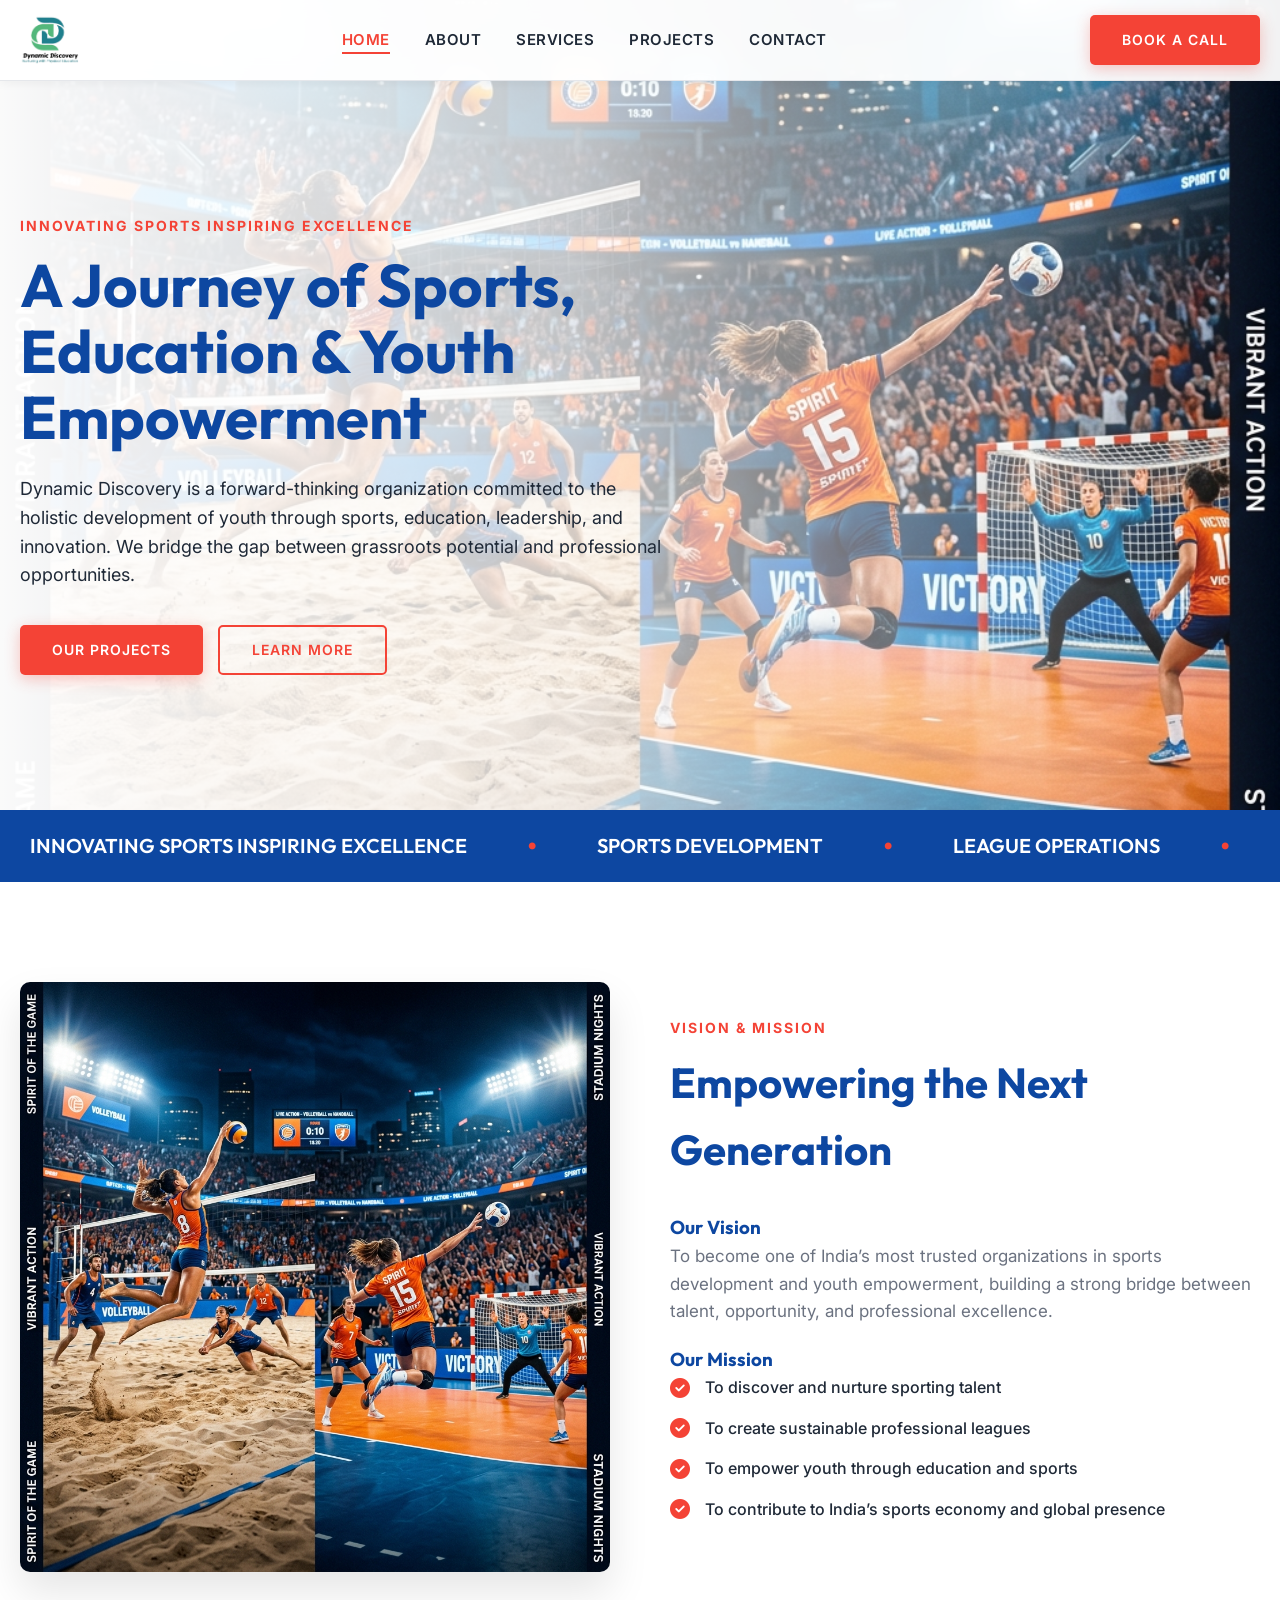
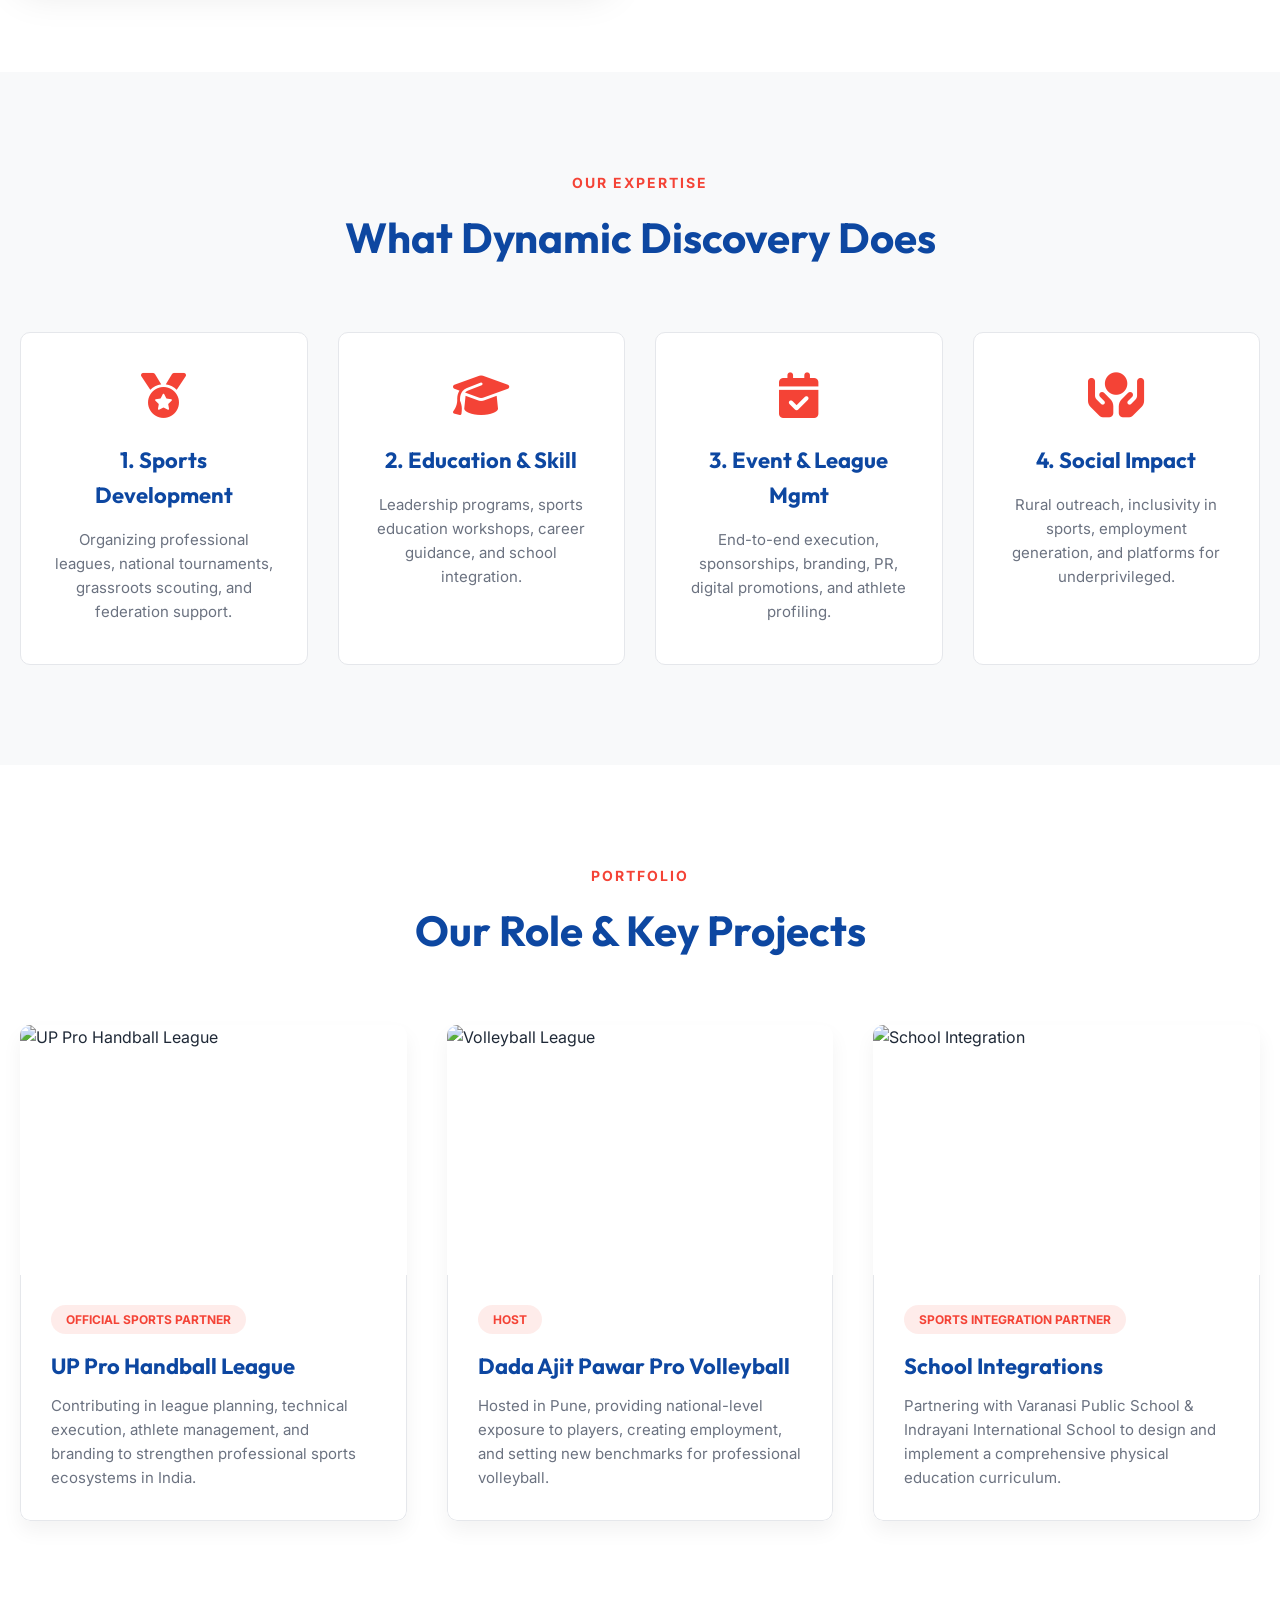
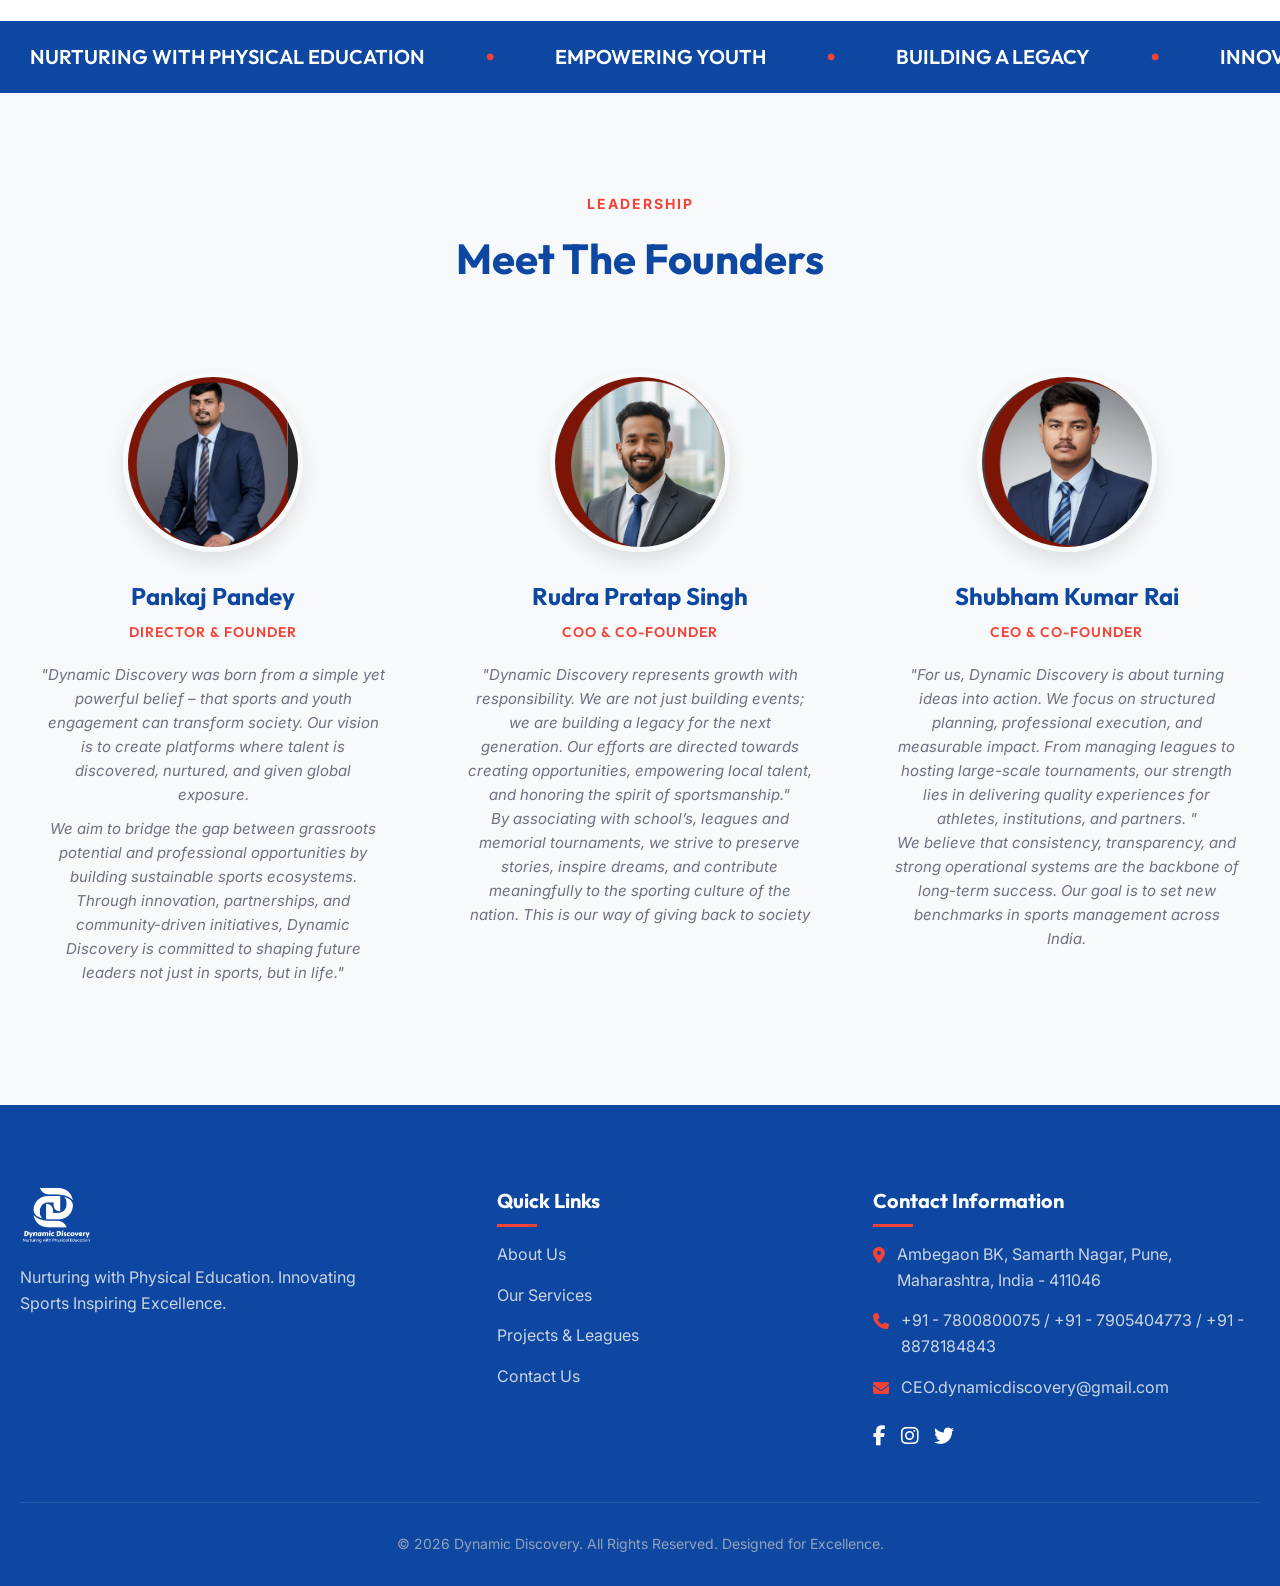
==== index.html @ e7378506 "update" ====
<!DOCTYPE html>
<html lang="en">
<head>
<meta charset="UTF-8">
<meta name="viewport" content="width=device-width, initial-scale=1.0">
<title>Dynamic Discovery | Nurturing with Physical Education</title>
<link rel="stylesheet" href="https://cdnjs.cloudflare.com/ajax/libs/font-awesome/6.5.1/css/all.min.css">
<link rel="stylesheet" href="assets/css/style.css">
<link rel="stylesheet" href="assets/css/responsive.css">
</head>
<body>

<header class="main-header">
    <div class="container">
        <div class="logo">
            <a href="index.html">
                <img src="assets/images/dynamiclogo.png.png" alt="Dynamic Discovery Logo">
            </a>
        </div>
        <div class="mobile-toggle"><i class="fa-solid fa-bars"></i></div>
        <nav class="navbar">
            <ul>
                <li><a href="index.html" class="active">Home</a></li>
                <li><a href="about.html">About</a></li>
                <li><a href="services.html">Services</a></li>
                <li><a href="projects.html">Projects</a></li>
                <li><a href="contact.html">Contact</a></li>
            </ul>
        </nav>
        <div class="header-action">
            <a href="contact.html" class="primary-btn">Book a Call</a>
        </div>
    </div>
</header>

<section class="hero-section">
    <div class="hero-overlay"></div>
    <div class="container">
        <div class="hero-content">
            <span class="subtitle">Innovating Sports Inspiring Excellence</span>
            <h1>A Journey of Sports, Education & Youth Empowerment</h1>
            <p>Dynamic Discovery is a forward-thinking organization committed to the holistic development of youth through sports, education, leadership, and innovation. We bridge the gap between grassroots potential and professional opportunities.</p>
            <div class="hero-buttons">
                <a href="projects.html" class="primary-btn">Our Projects</a>
                <a href="about.html" class="secondary-btn">Learn More</a>
            </div>
        </div>
    </div>
</section>

<div class="marquee-container">
    <div class="marquee-content">
        <span>Innovating Sports Inspiring Excellence</span>
        <span>Sports Development</span>
        <span>League Operations</span>
        <span>School Integration</span>
        <span>Physical Education</span>
        <span>Innovating Sports Inspiring Excellence</span>
        <span>Sports Development</span>
        <span>League Operations</span>
        <span>School Integration</span>
        <span>Physical Education</span>
    </div>
</div>

<section id="about" class="dual-section">
    <div class="container">
        <div class="grid-2">
            <div class="dual-image">
                <img src="assets/images/sports_banner.png" alt="Sports Vision">
            </div>
            <div class="dual-content">
                <div class="section-title left">
                    <span>Vision & Mission</span>
                    <h2>Empowering the Next Generation</h2>
                </div>
                <h3>Our Vision</h3>
                <p>To become one of India’s most trusted organizations in sports development and youth empowerment, building a strong bridge between talent, opportunity, and professional excellence.</p>
                <h3 style="margin-top: 20px;">Our Mission</h3>
                <ul class="list-check">
                    <li><i class="fa-solid fa-circle-check"></i> To discover and nurture sporting talent</li>
                    <li><i class="fa-solid fa-circle-check"></i> To create sustainable professional leagues</li>
                    <li><i class="fa-solid fa-circle-check"></i> To empower youth through education and sports</li>
                    <li><i class="fa-solid fa-circle-check"></i> To contribute to India’s sports economy and global presence</li>
                </ul>
            </div>
        </div>
    </div>
</section>

<section class="dual-section bg-gray" id="expertise">
    <div class="container">
        <div class="section-title">
            <span>Our Expertise</span>
            <h2>What Dynamic Discovery Does</h2>
        </div>
        <div class="grid-4">
            <div class="service-card">
                <i class="fa-solid fa-medal"></i>
                <h3>1. Sports Development</h3>
                <p>Organizing professional leagues, national tournaments, grassroots scouting, and federation support.</p>
            </div>
            <div class="service-card">
                <i class="fa-solid fa-graduation-cap"></i>
                <h3>2. Education & Skill</h3>
                <p>Leadership programs, sports education workshops, career guidance, and school integration.</p>
            </div>
            <div class="service-card">
                <i class="fa-solid fa-calendar-check"></i>
                <h3>3. Event & League Mgmt</h3>
                <p>End-to-end execution, sponsorships, branding, PR, digital promotions, and athlete profiling.</p>
            </div>
            <div class="service-card">
                <i class="fa-solid fa-hands-holding-circle"></i>
                <h3>4. Social Impact</h3>
                <p>Rural outreach, inclusivity in sports, employment generation, and platforms for underprivileged.</p>
            </div>
        </div>
    </div>
</section>

<section id="projects" class="dual-section">
    <div class="container">
        <div class="section-title">
            <span>Portfolio</span>
            <h2>Our Role & Key Projects</h2>
        </div>
        <div class="grid-3">
            <div class="event-card">
                <img src="https://images.unsplash.com/photo-1547347298-4074fc3086f0?q=80&w=800" alt="UP Pro Handball League" class="event-img">
                <div class="event-content">
                    <span class="tag-badge">Official Sports Partner</span>
                    <h3>UP Pro Handball League</h3>
                    <p>Contributing in league planning, technical execution, athlete management, and branding to strengthen professional sports ecosystems in India.</p>
                </div>
            </div>
            <div class="event-card">
                <img src="https://images.unsplash.com/photo-1612872087720-bb876e2e67d1?q=80&w=800" alt="Volleyball League" class="event-img">
                <div class="event-content">
                    <span class="tag-badge">Host</span>
                    <h3>Dada Ajit Pawar Pro Volleyball</h3>
                    <p>Hosted in Pune, providing national-level exposure to players, creating employment, and setting new benchmarks for professional volleyball.</p>
                </div>
            </div>
            <div class="event-card">
                <img src="https://images.unsplash.com/photo-1517649763962-0c623066013b?q=80&w=800" alt="School Integration" class="event-img">
                <div class="event-content">
                    <span class="tag-badge">Sports Integration Partner</span>
                    <h3>School Integrations</h3>
                    <p>Partnering with Varanasi Public School & Indrayani International School to design and implement a comprehensive physical education curriculum.</p>
                </div>
            </div>
        </div>
    </div>
</section>

<div class="marquee-container">
    <div class="marquee-content">
        <span>Nurturing with Physical Education</span>
        <span>Empowering Youth</span>
        <span>Building a Legacy</span>
        <span>Innovating Sports</span>
        <span>Nurturing with Physical Education</span>
        <span>Empowering Youth</span>
        <span>Building a Legacy</span>
        <span>Innovating Sports</span>
    </div>
</div>

<section class="dual-section bg-gray">
    <div class="container">
        <div class="section-title">
            <span>Leadership</span>
            <h2>Meet The Founders</h2>
        </div>
        <div class="grid-3">
            <div class="founder-card">
                <img src="./assets/images/pankajpandey.jpg" alt="Pankaj Pandey">
                <h3>Pankaj Pandey</h3>
                <h4>Director & Founder</h4>
                <p>"Dynamic Discovery was born from a simple yet powerful belief – that sports and youth engagement can transform society. Our vision is to create platforms where talent is discovered, nurtured, and given global exposure.</p>
                <p style="margin-top: 10px;">We aim to bridge the gap between grassroots potential and professional opportunities by building sustainable sports ecosystems. Through innovation, partnerships, and community-driven initiatives, Dynamic Discovery is committed to shaping future leaders not just in sports, but in life."</p>
            </div>
            <div class="founder-card">
                <img src="./assets/images/rudrapratapsingh.jpg" alt="Rudra Pratap Singh">
                <h3>Rudra Pratap Singh</h3>
                <h4>COO & Co-Founder</h4>
                <p>"Dynamic Discovery represents growth with responsibility. We are not just building events; we are building a legacy for the next generation. Our efforts are directed towards creating opportunities, empowering local talent, and honoring the spirit of sportsmanship."</p>
                <p>By associating with school’s, leagues and memorial tournaments, we strive to preserve stories, inspire dreams, and contribute meaningfully to the sporting culture of the nation. This is our way of giving back to society</p>
            </div>
            <div class="founder-card">
                <img src="./assets/images/shubhamkumarrai.jpg" alt="Shubham Kumar Rai">
                <h3>Shubham Kumar Rai</h3>
                <h4>CEO & Co-Founder</h4>
                <p>"For us, Dynamic Discovery is about turning ideas into action. We focus on structured planning, professional execution, and measurable impact. From managing leagues to hosting large-scale tournaments, our strength lies in delivering quality experiences for athletes, institutions, and partners. "</p>
                <p>We believe that consistency, transparency, and strong operational systems are the backbone of long-term success. Our goal is to set new benchmarks in sports management across India.</p>
            </div>
        </div>
    </div>
</section>

<footer class="main-footer">
    <div class="container">
        <div class="grid-3">
            <div class="footer-box">
                <img src="assets/images/dynamiclogo.png.png" alt="Dynamic Discovery" style="height: 60px; filter: brightness(0) invert(1); margin-bottom: 20px;">
                <p>Nurturing with Physical Education. Innovating Sports Inspiring Excellence.</p>
            </div>
            
            <div class="footer-box" style="padding-left: 50px;">
                <h3>Quick Links</h3>
                <ul>
                    <li><a href="about.html">About Us</a></li>
                    <li><a href="services.html">Our Services</a></li>
                    <li><a href="projects.html">Projects & Leagues</a></li>
                    <li><a href="contact.html">Contact Us</a></li>
                </ul>
            </div>
            
            <div class="footer-box">
                <h3>Contact Information</h3>
                <p><i class="fa-solid fa-location-dot"></i> Ambegaon BK, Samarth Nagar, Pune, Maharashtra, India - 411046</p>
                <p><i class="fa-solid fa-phone"></i> +91 - 7800800075 / +91 - 7905404773 / +91 - 8878184843</p>
                <p><i class="fa-solid fa-envelope"></i> CEO.dynamicdiscovery@gmail.com</p>
                
                <div style="display: flex; gap: 15px; margin-top: 20px;">
                    <a href="#" style="color: #fff; font-size: 20px;"><i class="fa-brands fa-facebook-f"></i></a>
                    <a href="#" style="color: #fff; font-size: 20px;"><i class="fa-brands fa-instagram"></i></a>
                    <a href="#" style="color: #fff; font-size: 20px;"><i class="fa-brands fa-twitter"></i></a>
                </div>
            </div>
        </div>
        <div class="footer-bottom">
            <p>&copy; 2026 Dynamic Discovery. All Rights Reserved. Designed for Excellence.</p>
        </div>
    </div>
</footer>

<script src="assets/js/main.js"></script>
</body>
</html>
---- assets/css/style.css ----
@import url('https://fonts.googleapis.com/css2?family=Outfit:wght@300;400;500;600;700;800&family=Inter:wght@300;400;500;600&display=swap');

:root {
    --primary: #f44336; /* Energetic red/orange */
    --secondary: #0d47a1; /* Deep navy */
    --bg-light: #ffffff;
    --bg-gray: #f8f9fa;
    --text-dark: #1f2937;
    --text-muted: #6b7280;
    --border-color: #e5e7eb;
}

* {
    margin: 0;
    padding: 0;
    box-sizing: border-box;
}

body {
    font-family: 'Inter', sans-serif;
    background: var(--bg-light);
    color: var(--text-dark);
    overflow-x: hidden;
    line-height: 1.6;
}

h1, h2, h3, h4, h5, h6 {
    font-family: 'Outfit', sans-serif;
    font-weight: 700;
    color: var(--secondary);
}

a {
    text-decoration: none;
    color: inherit;
    transition: 0.3s;
}

ul {
    list-style: none;
}

img {
    max-width: 100%;
    display: block;
}

.container {
    width: 100%;
    max-width: 1300px;
    margin: auto;
    padding: 0 20px;
}

.section-padding {
    padding: 30px 0;
}

/* Header */
.main-header {
    position: fixed;
    top: 0;
    left: 0;
    width: 100%;
    z-index: 1000;
    padding: 15px 0;
    background: rgba(255, 255, 255, 0.95);
    backdrop-filter: blur(10px);
    border-bottom: 1px solid var(--border-color);
    box-shadow: 0 2px 10px rgba(0,0,0,0.05);
    transition: all 0.3s ease;
}

.main-header .container {
    display: flex;
    justify-content: space-between;
    align-items: center;
}

.logo img {
    height: 50px;
    width: auto;
    max-width: 250px;
    object-fit: contain;
}

.mobile-toggle {
    display: none;
}

.navbar ul {
    display: flex;
    gap: 35px;
}

.navbar ul li a {
    font-size: 15px;
    font-weight: 600;
    text-transform: uppercase;
    letter-spacing: 0.5px;
    color: var(--text-dark);
    position: relative;
    padding-bottom: 5px;
}

.navbar ul li a::after {
    content: '';
    position: absolute;
    bottom: 0;
    left: 0;
    width: 0%;
    height: 2px;
    background: var(--primary);
    transition: 0.3s;
}

.navbar ul li a:hover::after, .navbar ul li a.active::after {
    width: 100%;
}
.navbar ul li a:hover, .navbar ul li a.active {
    color: var(--primary);
}

/* Buttons */
.primary-btn {
    background: var(--primary);
    color: #fff;
    padding: 14px 32px;
    border-radius: 5px;
    display: inline-block;
    font-weight: 600;
    text-transform: uppercase;
    letter-spacing: 1px;
    font-size: 14px;
    box-shadow: 0 4px 15px rgba(244, 67, 54, 0.3);
}
.primary-btn:hover {
    background: #d32f2f;
    transform: translateY(-2px);
    color: #fff;
}

.secondary-btn {
    background: transparent;
    border: 2px solid var(--primary);
    color: var(--primary);
    padding: 12px 32px;
    border-radius: 5px;
    display: inline-block;
    font-weight: 600;
    text-transform: uppercase;
    letter-spacing: 1px;
    font-size: 14px;
}
.secondary-btn:hover {
    background: var(--primary);
    color: #fff;
}

/* Hero Section */
.hero-section {
    min-height: 90vh;
    display: flex;
    align-items: center;
    position: relative;
    padding-top: 80px;
    background: url('../images/sports_banner.png') center/cover no-repeat;
}
.hero-overlay {
    position: absolute;
    top: 0; left: 0; width: 100%; height: 100%;
    background: linear-gradient(to right, rgba(255,255,255,0.98) 0%, rgba(255,255,255,0.75) 45%, transparent 100%);
}

.hero-content {
    position: relative;
    z-index: 1;
    max-width: 650px;
    animation: fadeInUp 1s ease;
}

.hero-content .subtitle {
    color: var(--primary);
    font-size: 14px;
    letter-spacing: 2px;
    text-transform: uppercase;
    font-weight: 700;
    margin-bottom: 15px;
    display: block;
}

.hero-content h1 {
    font-size: 65px;
    line-height: 1.1;
    margin-bottom: 25px;
    color: var(--secondary);
}

.hero-content p {
    font-size: 18px;
    color: var(--text-dark);
    margin-bottom: 35px;
    font-weight: 400;
}

.hero-buttons {
    display: flex;
    gap: 15px;
}

/* Marquee Section */
.marquee-container {
    background: var(--secondary);
    color: #fff;
    padding: 20px 0;
    overflow: hidden;
    display: flex;
    white-space: nowrap;
    position: relative;
}
.marquee-content {
    display: flex;
    animation: marqueeScroll 20s linear infinite;
    align-items: center;
}
.marquee-content span {
    font-size: 20px;
    font-family: 'Outfit', sans-serif;
    font-weight: 600;
    text-transform: uppercase;
    margin: 0 30px;
    display: flex;
    align-items: center;
}
.marquee-content span::after {
    content: '•';
    color: var(--primary);
    margin-left: 60px;
    font-size: 30px;
    line-height: 0;
}
@keyframes marqueeScroll {
    0% { transform: translateX(0); }
    100% { transform: translateX(-50%); }
}

/* Section Titles */
.section-title {
    text-align: center;
    margin-bottom: 60px;
}
.section-title.left {
    text-align: left;
    margin-bottom: 30px;
}
.section-title span {
    color: var(--primary);
    font-size: 14px;
    text-transform: uppercase;
    letter-spacing: 2px;
    font-weight: 700;
    display: block;
    margin-bottom: 10px;
}
.section-title h2 {
    font-size: 42px;
    color: var(--secondary);
}

/* Grids */
.grid-2 { display: grid; grid-template-columns: 1fr 1fr; gap: 60px; align-items: center; }
.grid-3 { display: grid; grid-template-columns: repeat(3, 1fr); gap: 40px; }
.grid-4 { display: grid; grid-template-columns: repeat(4, 1fr); gap: 30px; }

/* Dual Container Styling (Alternating) */
.dual-section {
    padding: 100px 0;
}
.dual-section.bg-gray {
    background: var(--bg-gray);
}
.dual-content p {
    color: var(--text-muted);
    font-size: 17px;
    margin-bottom: 20px;
}
.dual-image img {
    border-radius: 10px;
    box-shadow: 0 20px 40px rgba(0,0,0,0.1);
    transition: 0.4s;
}
.dual-image img:hover {
    transform: scale(1.02);
}
.list-check li {
    margin-bottom: 15px;
    font-size: 16px;
    display: flex;
    align-items: center;
    gap: 15px;
    color: var(--text-dark);
    font-weight: 500;
}
.list-check li i {
    color: var(--primary);
    font-size: 20px;
}

/* Cards (Events & Services) */
.service-card {
    background: #fff;
    padding: 40px 30px;
    border-radius: 10px;
    border: 1px solid var(--border-color);
    text-align: center;
    transition: 0.3s;
}
.service-card:hover {
    box-shadow: 0 15px 30px rgba(0,0,0,0.08);
    transform: translateY(-5px);
    border-color: transparent;
}
.service-card i {
    font-size: 45px;
    color: var(--primary);
    margin-bottom: 25px;
}
.service-card h3 {
    font-size: 22px;
    margin-bottom: 15px;
}
.service-card p {
    color: var(--text-muted);
    font-size: 15px;
}

/* Event / Project Cards */
.event-card {
    background: #fff;
    border-radius: 10px;
    overflow: hidden;
    box-shadow: 0 10px 20px rgba(0,0,0,0.05);
    transition: 0.3s;
    display: flex;
    flex-direction: column;
}
.event-card:hover {
    box-shadow: 0 15px 35px rgba(0,0,0,0.1);
    transform: translateY(-5px);
}
.event-img {
    height: 250px;
    width: 100%;
    object-fit: cover;
}
.event-content {
    padding: 30px;
    border: 1px solid var(--border-color);
    border-top: none;
    border-radius: 0 0 10px 10px;
    flex-grow: 1;
}
.tag-badge {
    display: inline-block;
    padding: 5px 15px;
    background: rgba(244, 67, 54, 0.1);
    color: var(--primary);
    border-radius: 50px;
    font-size: 12px;
    font-weight: 700;
    text-transform: uppercase;
    margin-bottom: 15px;
}
.event-content h3 {
    font-size: 22px;
    margin-bottom: 10px;
}
.event-content p {
    color: var(--text-muted);
    font-size: 15px;
}

/* Founders */
.founder-card {
    text-align: center;
    transition: 0.3s ease;
    padding: 20px;
    border-radius: 15px;
}
.founder-card:hover {
    background: #ffffff;
    box-shadow: 0 15px 35px rgba(0,0,0,0.05);
    transform: translateY(-5px);
}
.founder-card img {
    width: 180px;
    height: 180px;
    border-radius: 50%;
    object-fit: cover;
    margin: 0 auto 25px;
    border: 5px solid var(--bg-gray);
    box-shadow: 0 10px 20px rgba(0,0,0,0.1);
    transition: all 0.4s cubic-bezier(0.175, 0.885, 0.32, 1.275);
}
.founder-card:hover img {
    transform: scale(1.1);
    border-color: var(--primary);
    box-shadow: 0 15px 30px rgba(244, 67, 54, 0.2);
}
.founder-card h3 {
    font-size: 24px;
    margin-bottom: 5px;
}
.founder-card h4 {
    color: var(--primary);
    font-size: 14px;
    text-transform: uppercase;
    letter-spacing: 1px;
    margin-bottom: 20px;
    font-weight: 600;
}
.founder-card p {
    font-size: 15px;
    color: var(--text-muted);
    font-style: italic;
}

/* Footer */
.main-footer {
    background: var(--secondary);
    color: #fff;
    padding: 80px 0 30px;
}
.footer-box h3 {
    font-size: 20px;
    color: #fff;
    margin-bottom: 25px;
    position: relative;
    display: inline-block;
}
.footer-box h3::after {
    content: '';
    position: absolute;
    bottom: -10px;
    left: 0;
    width: 40px;
    height: 3px;
    background: var(--primary);
}
.footer-box p {
    color: #cbd5e1;
    margin-bottom: 15px;
    display: flex;
    align-items: flex-start;
    gap: 12px;
}
.footer-box p i {
    color: var(--primary);
    margin-top: 5px;
}
.footer-box ul li {
    margin-bottom: 15px;
}
.footer-box ul li a {
    color: #cbd5e1;
}
.footer-box ul li a:hover {
    color: var(--primary);
    padding-left: 5px;
}

/* Newsletter Input */
.newsletter-input {
    display: flex;
    margin-top: 20px;
}
.newsletter-input input {
    width: 100%;
    padding: 12px 15px;
    border: none;
    border-radius: 5px 0 0 5px;
    font-family: inherit;
    outline: none;
}
.newsletter-input button {
    background: var(--primary);
    color: #fff;
    border: none;
    padding: 0 20px;
    border-radius: 0 5px 5px 0;
    cursor: pointer;
    font-weight: 600;
    transition: 0.3s;
}
.newsletter-input button:hover {
    background: #d32f2f;
}

.footer-bottom {
    text-align: center;
    padding-top: 30px;
    margin-top: 50px;
    border-top: 1px solid rgba(255,255,255,0.1);
    color: #94a3b8;
    font-size: 14px;
}

/* Inner Banner */
.inner-banner {
    padding: 180px 0 0px;
    background: var(--bg-gray);
    text-align: center;
}
.inner-banner h1 {
    font-size: 55px;
    color: var(--secondary);
    margin-bottom: 15px;
}
.inner-banner p {
    color: var(--text-muted);
    font-size: 18px;
    max-width: 600px;
    margin: 0 auto;
}

/* Contact Page Enhancements */
.form-control {
    width: 100%;
    padding: 15px 20px;
    background: #fff;
    border: 1px solid var(--border-color);
    border-radius: 5px;
    color: var(--text-dark);
    font-family: inherit;
    font-size: 15px;
    transition: 0.3s;
}
.form-control:focus {
    outline: none;
    border-color: var(--primary);
    box-shadow: 0 0 0 3px rgba(244, 67, 54, 0.1);
}

@keyframes fadeInUp {
    from { opacity: 0; transform: translateY(30px); }
    to { opacity: 1; transform: translateY(0); }
}
---- assets/css/responsive.css ----
/* Large Desktops */
@media (min-width: 1920px) {
    .container {
        max-width: 1600px;
    }
    .hero-content h1 {
        font-size: 95px;
    }
}

/* Laptops & Small Desktops */
@media (max-width: 1366px) {
    .hero-content h1 {
        font-size: 60px;
    }
    .section-title h2,
    .about-content h2,
    .inner-banner h1 {
        font-size: 42px;
    }
}

/* Tablets (iPad Pro / iPad) */
@media (max-width: 1024px) {
    .grid-4, .grid-3 {
        grid-template-columns: repeat(2, 1fr);
    }
    .grid-2 {
        gap: 30px;
    }
    .hero-content h1 {
        font-size: 50px;
    }
    .dual-section {
        padding: 60px 0;
    }
    .footer-box {
        padding-left: 0 !important;
    }
    /* Let header stack if it runs out of space */
    .navbar ul {
        gap: 20px;
    }
}

/* Mobile & Small Tablets */
@media (max-width: 768px) {
    .grid-4, .grid-3, .grid-2 {
        grid-template-columns: 1fr;
    }
    .dual-image {
        order: -1;
        margin-bottom: 30px;
    }
    .main-header .container {
        flex-direction: row;
        justify-content: space-between;
        align-items: center;
        flex-wrap: wrap;
    }
    .mobile-toggle {
        display: block;
        font-size: 24px;
        cursor: pointer;
        color: var(--secondary);
        order: 3;
    }
    .header-action {
        display: block;
        order: 2;
        margin-left: auto;
        margin-right: 20px;
    }
    .header-action .primary-btn {
        padding: 8px 16px;
        font-size: 12px;
    }
    .navbar {
        display: none;
        width: 100%;
        background: #ffffff;
        box-shadow: 0 10px 15px rgba(0,0,0,0.05);
        padding: 20px 0;
        position: absolute;
        top: 100%;
        left: 0;
    }
    .navbar.show {
        display: block;
    }
    .navbar ul {
        flex-direction: column;
        align-items: center;
        gap: 20px;
    }
    .hero-content h1 {
        font-size: 42px;
    }
    .hero-buttons {
        flex-direction: column;
    }
    .section-padding, .dual-section {
        padding: 50px 0;
    }
    .footer-box {
        text-align: center;
        margin-bottom: 30px;
    }
    .footer-box ul li {
        text-align: center;
    }
    .footer-box p {
        justify-content: center;
    }
    .footer-box div[style*="display: flex"] {
        justify-content: center;
    }
}

/* Small Mobile */
@media (max-width: 480px) {
    .hero-content h1 {
        font-size: 32px;
    }
    .section-title h2,
    .about-content h2,
    .inner-banner h1 {
        font-size: 28px;
    }
    .hero-content p {
        font-size: 16px;
    }
    .primary-btn,
    .secondary-btn {
        width: 100%;
        text-align: center;
    }
}

/* Very Small Mobile */
@media (max-width: 364px) {
    .hero-content h1 {
        font-size: 26px;
    }
}
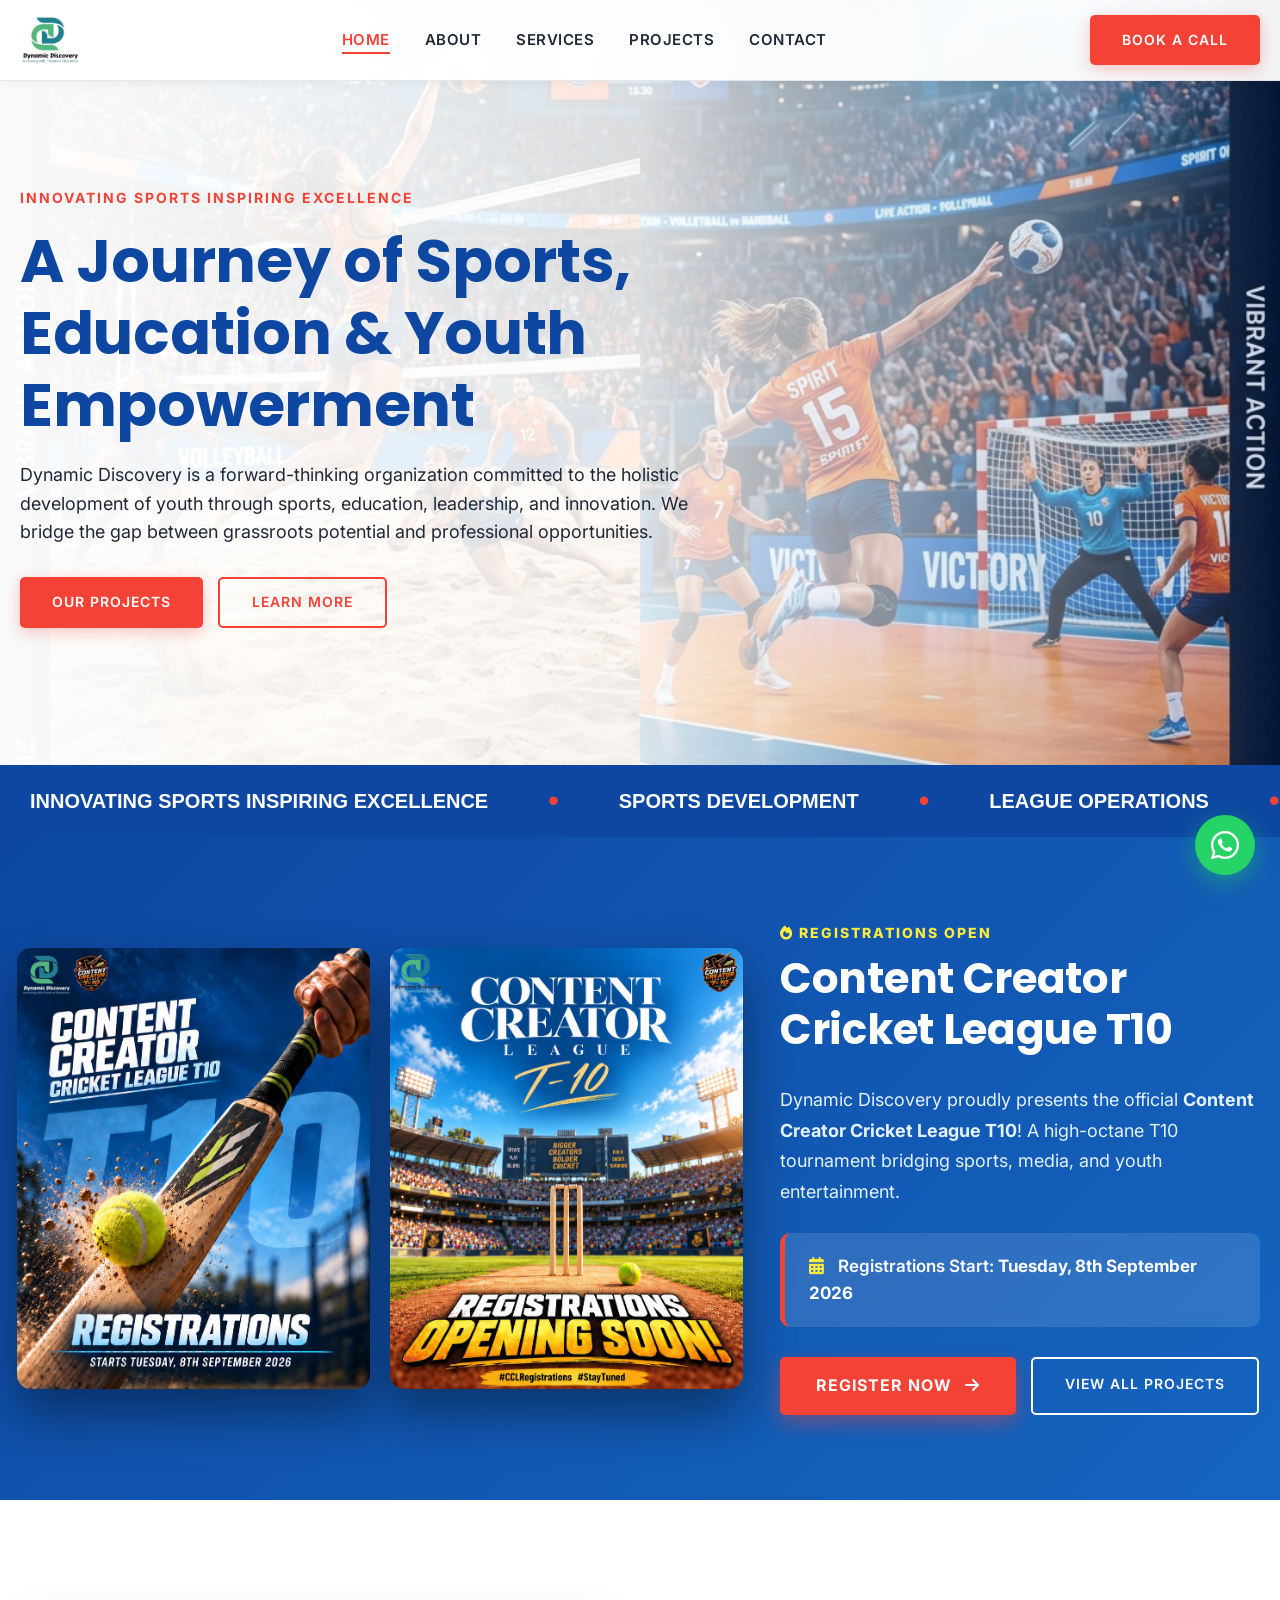
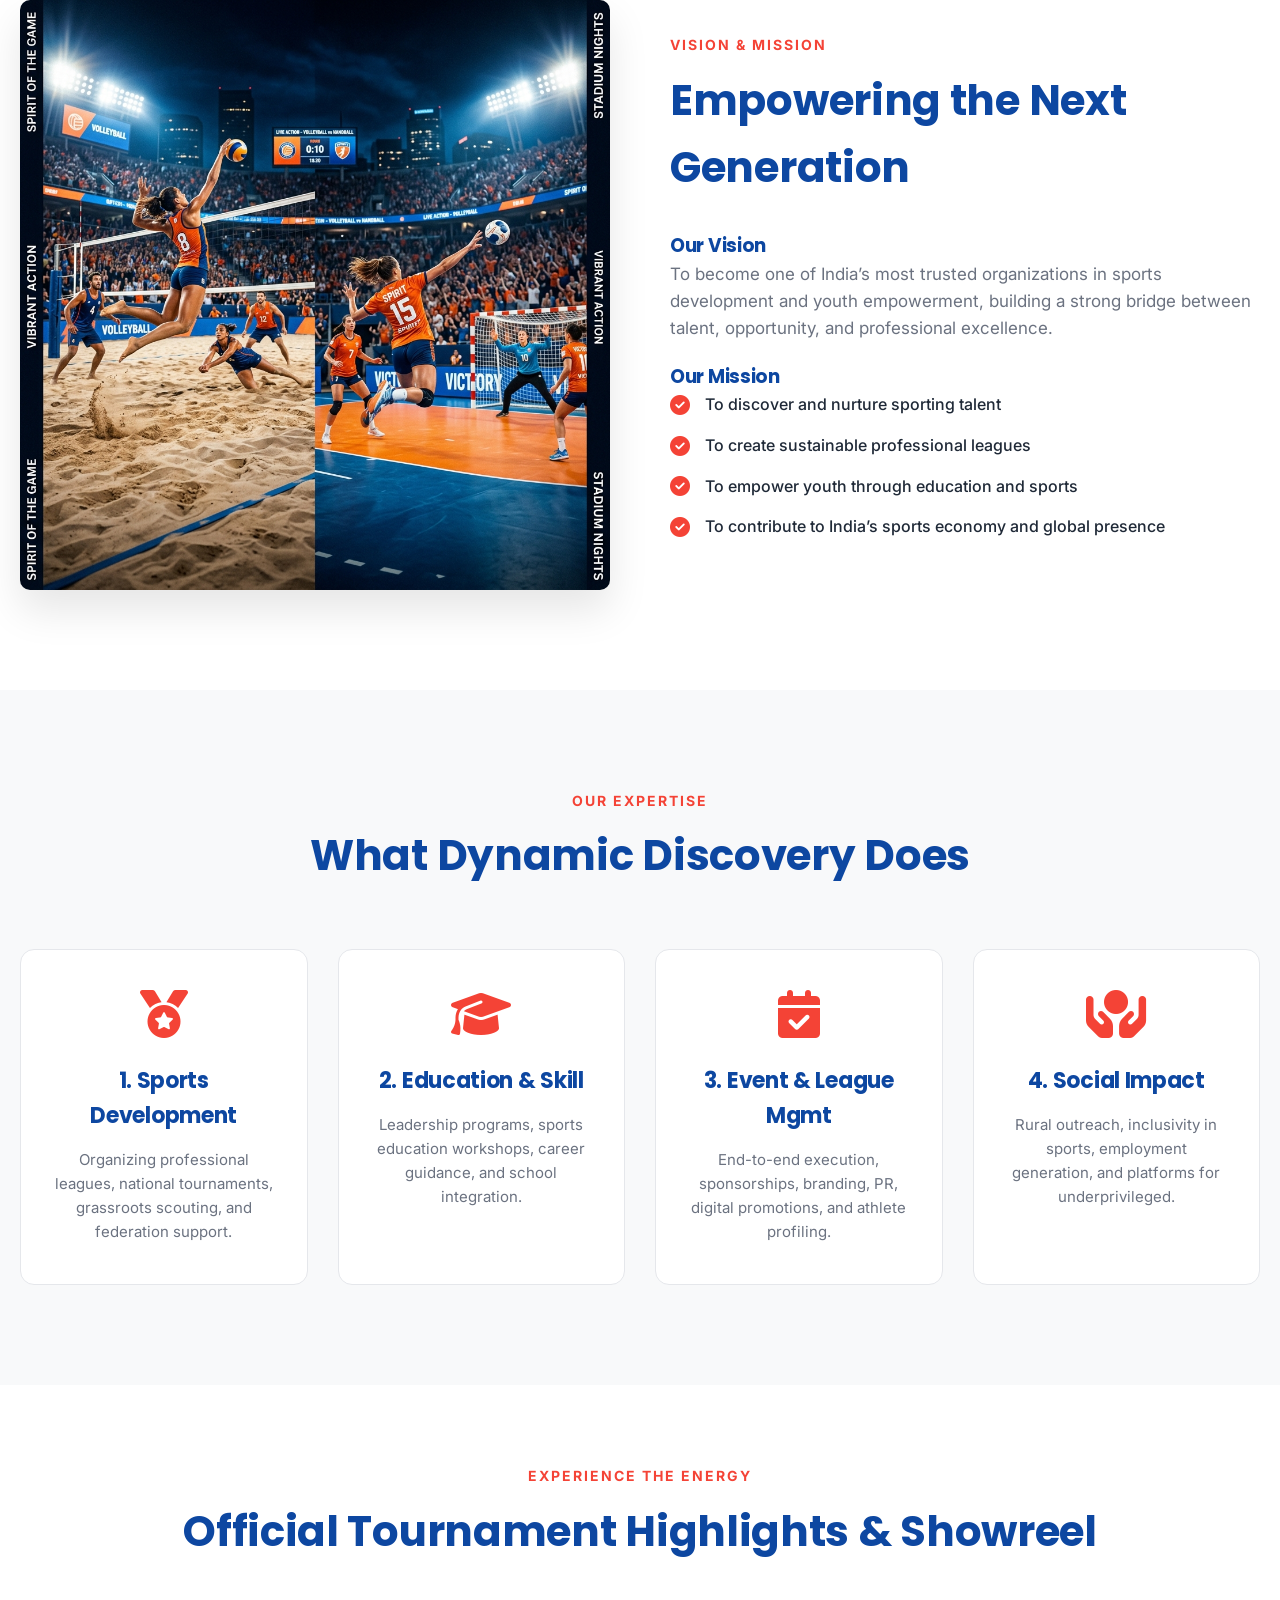
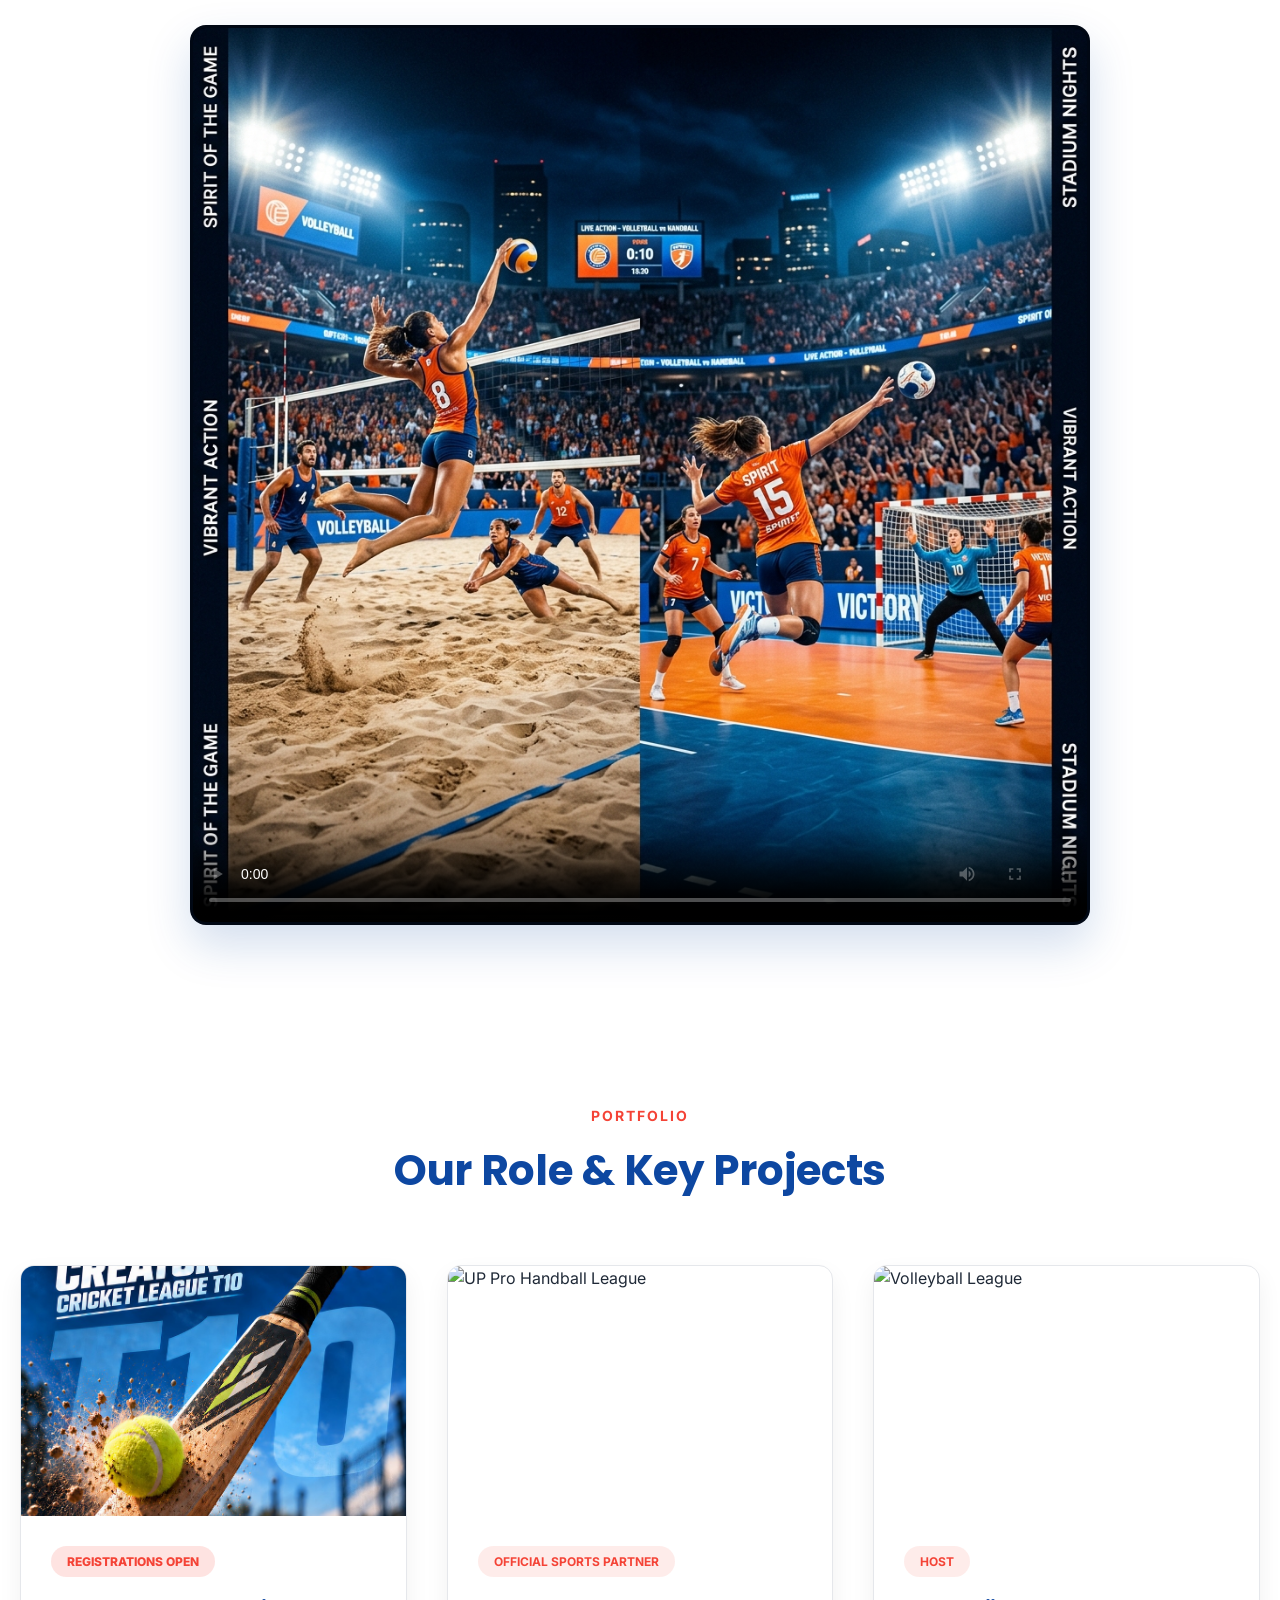
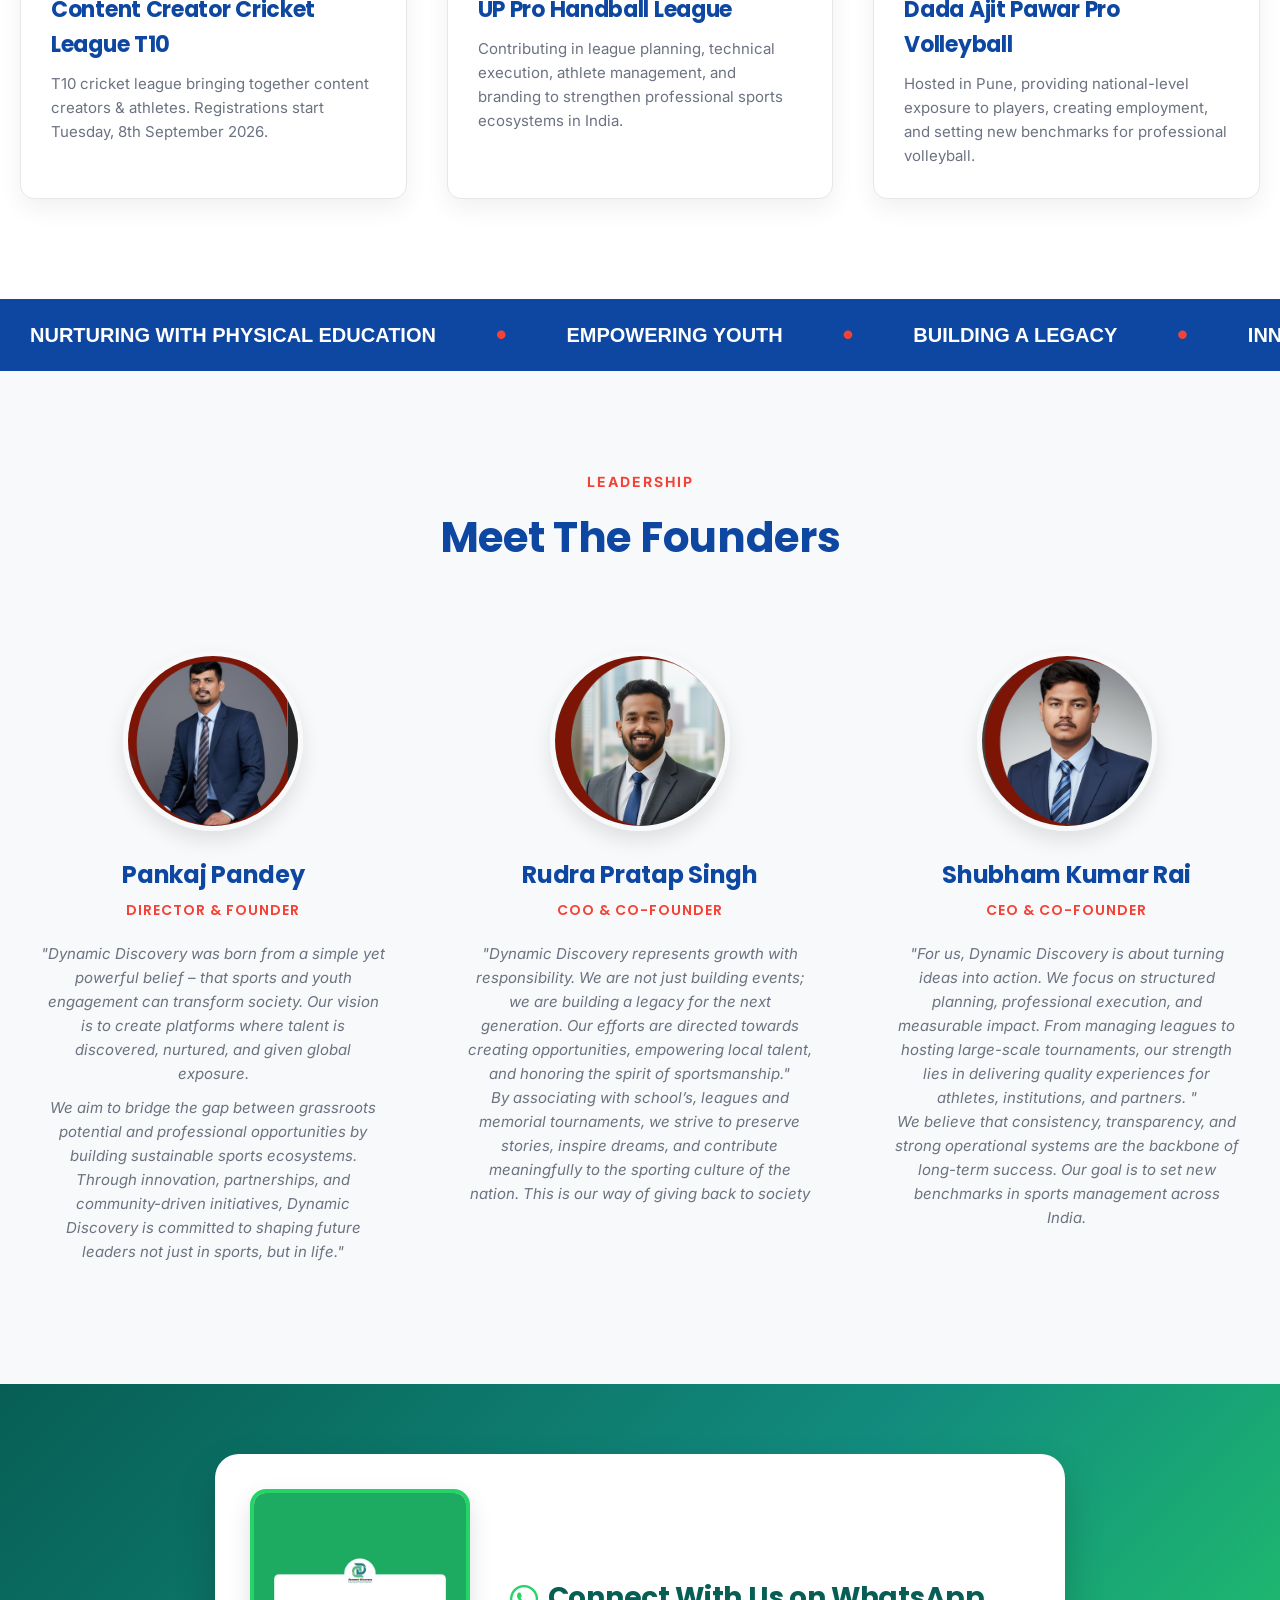
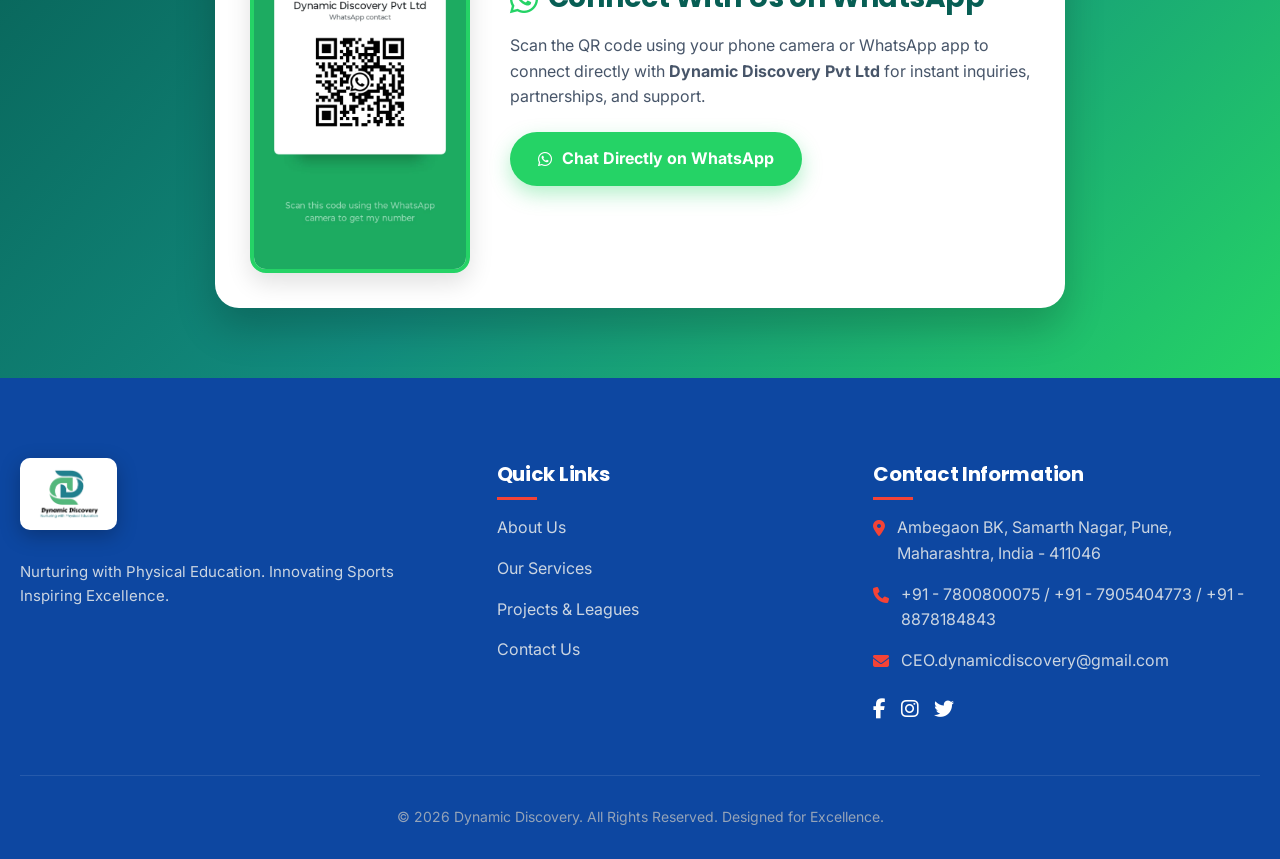
==== commit 27930ce7: "update" ====
--- a/index.html
+++ b/index.html
@@ -63,6 +63,34 @@
     </div>
 </div>
 
+<!-- FEATURED LEAGUE REGISTRATION BANNER -->
+<section class="dual-section" style="padding: 85px 0; background: linear-gradient(135deg, #0d47a1 0%, #1565c0 100%); color: #fff;">
+    <div class="container">
+        <div style="display: grid; grid-template-columns: 1.2fr 0.8fr; gap: 40px; align-items: center;">
+            <div class="dual-image" style="display: flex; gap: 20px; justify-content: center; align-items: center;">
+                <img src="assets/images/content_creator_t10.jpg" alt="Content Creator Cricket League T10 Poster 1" style="border-radius: 14px; box-shadow: 0 25px 50px rgba(0,0,0,0.4); max-height: 550px; width: 49%; object-fit: contain; transition: transform 0.3s ease;" onmouseover="this.style.transform='scale(1.03)'" onmouseout="this.style.transform='scale(1)'">
+                <img src="assets/images/content_creator_t10_3.jpg" alt="Content Creator Cricket League T10 Poster 2" style="border-radius: 14px; box-shadow: 0 25px 50px rgba(0,0,0,0.4); max-height: 550px; width: 49%; object-fit: contain; transition: transform 0.3s ease;" onmouseover="this.style.transform='scale(1.03)'" onmouseout="this.style.transform='scale(1)'">
+            </div>
+            <div class="dual-content" style="color: #fff;">
+                <div class="section-title left">
+                    <span style="color: #ffeb3b; font-weight: 800; letter-spacing: 2px;"><i class="fa-solid fa-fire"></i> REGISTRATIONS OPEN</span>
+                    <h2 style="color: #ffffff; font-size: 42px; margin-top: 8px; line-height: 1.2;">Content Creator Cricket League T10</h2>
+                </div>
+                <p style="color: #e3f2fd; font-size: 18px; margin-bottom: 25px; line-height: 1.7;">
+                    Dynamic Discovery proudly presents the official <strong>Content Creator Cricket League T10</strong>! A high-octane T10 tournament bridging sports, media, and youth entertainment.
+                </p>
+                <div style="background: rgba(255,255,255,0.12); backdrop-filter: blur(5px); padding: 20px 24px; border-radius: 10px; border-left: 5px solid #f44336; margin-bottom: 30px;">
+                    <p style="color: #fff; margin: 0; font-size: 17px; font-weight: 600;"><i class="fa-solid fa-calendar-days" style="color: #ffeb3b; margin-right: 10px;"></i> Registrations Start: <strong>Tuesday, 8th September 2026</strong></p>
+                </div>
+                <div style="display: flex; gap: 15px; flex-wrap: wrap;">
+                    <a href="contact.html" class="primary-btn" style="background: #f44336; font-size: 16px; padding: 16px 36px; font-weight: 700; box-shadow: 0 8px 20px rgba(244,67,54,0.4);">Register Now <i class="fa-solid fa-arrow-right" style="margin-left: 8px;"></i></a>
+                    <a href="projects.html" class="secondary-btn" style="border-color: #ffffff; color: #ffffff; padding: 14px 32px;">View All Projects</a>
+                </div>
+            </div>
+        </div>
+    </div>
+</section>
+
 <section id="about" class="dual-section">
     <div class="container">
         <div class="grid-2">
@@ -119,6 +147,22 @@
     </div>
 </section>
 
+<!-- OFFICIAL SHOWREEL / VIDEO HIGHLIGHTS -->
+<section class="dual-section" style="padding: 80px 0; background: #fff;">
+    <div class="container">
+        <div class="section-title">
+            <span>Experience The Energy</span>
+            <h2>Official Tournament Highlights & Showreel</h2>
+        </div>
+        <div class="video-showcase-wrapper">
+            <video controls poster="assets/images/sports_banner.png" preload="metadata">
+                <source src="assets/video/video.mp4" type="video/mp4">
+                Your browser does not support HTML5 video.
+            </video>
+        </div>
+    </div>
+</section>
+
 <section id="projects" class="dual-section">
     <div class="container">
         <div class="section-title">
@@ -126,6 +170,14 @@
             <h2>Our Role & Key Projects</h2>
         </div>
         <div class="grid-3">
+            <div class="event-card">
+                <img src="assets/images/content_creator_t10.jpg" alt="Content Creator Cricket League T10" class="event-img">
+                <div class="event-content">
+                    <span class="tag-badge" style="background: rgba(244,67,54,0.15); color: #f44336; font-weight: 800;">Registrations Open</span>
+                    <h3>Content Creator Cricket League T10</h3>
+                    <p>T10 cricket league bringing together content creators & athletes. Registrations start Tuesday, 8th September 2026.</p>
+                </div>
+            </div>
             <div class="event-card">
                 <img src="https://images.unsplash.com/photo-1547347298-4074fc3086f0?q=80&w=800" alt="UP Pro Handball League" class="event-img">
                 <div class="event-content">
@@ -140,14 +192,6 @@
                     <span class="tag-badge">Host</span>
                     <h3>Dada Ajit Pawar Pro Volleyball</h3>
                     <p>Hosted in Pune, providing national-level exposure to players, creating employment, and setting new benchmarks for professional volleyball.</p>
-                </div>
-            </div>
-            <div class="event-card">
-                <img src="https://images.unsplash.com/photo-1517649763962-0c623066013b?q=80&w=800" alt="School Integration" class="event-img">
-                <div class="event-content">
-                    <span class="tag-badge">Sports Integration Partner</span>
-                    <h3>School Integrations</h3>
-                    <p>Partnering with Varanasi Public School & Indrayani International School to design and implement a comprehensive physical education curriculum.</p>
                 </div>
             </div>
         </div>
@@ -199,12 +243,30 @@
     </div>
 </section>
 
+<!-- WHATSAPP CONNECT SECTION -->
+<section class="whatsapp-qr-section">
+    <div class="container">
+        <div class="whatsapp-qr-card">
+            <img src="assets/images/whatsapp_qr.png" alt="Dynamic Discovery WhatsApp QR Code" class="whatsapp-qr-img">
+            <div class="whatsapp-qr-info">
+                <h3><i class="fa-brands fa-whatsapp" style="color: #25d366; font-size: 32px;"></i> Connect With Us on WhatsApp</h3>
+                <p>Scan the QR code using your phone camera or WhatsApp app to connect directly with <strong>Dynamic Discovery Pvt Ltd</strong> for instant inquiries, partnerships, and support.</p>
+                <a href="https://wa.me/qr/GG3N3EUP7WODK1" target="_blank" class="whatsapp-btn">
+                    <i class="fa-brands fa-whatsapp"></i> Chat Directly on WhatsApp
+                </a>
+            </div>
+        </div>
+    </div>
+</section>
+
 <footer class="main-footer">
     <div class="container">
         <div class="grid-3">
             <div class="footer-box">
-                <img src="assets/images/dynamiclogo.png.png" alt="Dynamic Discovery" style="height: 60px; filter: brightness(0) invert(1); margin-bottom: 20px;">
-                <p>Nurturing with Physical Education. Innovating Sports Inspiring Excellence.</p>
+                <div class="footer-logo-box">
+                    <img src="assets/images/dynamiclogo.png.png" alt="Dynamic Discovery Logo">
+                </div>
+                <p style="display: block; color: #cbd5e1; font-size: 15px; line-height: 1.6;">Nurturing with Physical Education. Innovating Sports Inspiring Excellence.</p>
             </div>
             
             <div class="footer-box" style="padding-left: 50px;">
@@ -236,6 +298,11 @@
     </div>
 </footer>
 
+<!-- Floating WhatsApp Button -->
+<a href="https://wa.me/qr/GG3N3EUP7WODK1" target="_blank" class="whatsapp-float" aria-label="Chat on WhatsApp">
+    <i class="fa-brands fa-whatsapp"></i>
+</a>
+
 <script src="assets/js/main.js"></script>
 </body>
 </html>
--- a/assets/css/style.css
+++ b/assets/css/style.css
@@ -1,4 +1,4 @@
-@import url('https://fonts.googleapis.com/css2?family=Outfit:wght@300;400;500;600;700;800&family=Inter:wght@300;400;500;600&display=swap');
+@import url('https://fonts.googleapis.com/css2?family=Poppins:wght@400;500;600;700;800;900&family=Inter:wght@300;400;500;600;700&display=swap');
 
 :root {
     --primary: #f44336; /* Energetic red/orange */
@@ -25,9 +25,10 @@
 }
 
 h1, h2, h3, h4, h5, h6 {
-    font-family: 'Outfit', sans-serif;
+    font-family: 'Poppins', sans-serif;
     font-weight: 700;
     color: var(--secondary);
+    letter-spacing: -0.3px;
 }
 
 a {
@@ -159,23 +160,25 @@
 
 /* Hero Section */
 .hero-section {
-    min-height: 90vh;
-    display: flex;
-    align-items: center;
-    position: relative;
-    padding-top: 80px;
+    min-height: 85vh;
+    display: flex;
+    align-items: center;
+    position: relative;
+    padding: 150px 0 100px;
     background: url('../images/sports_banner.png') center/cover no-repeat;
+    overflow: hidden;
 }
 .hero-overlay {
     position: absolute;
     top: 0; left: 0; width: 100%; height: 100%;
-    background: linear-gradient(to right, rgba(255,255,255,0.98) 0%, rgba(255,255,255,0.75) 45%, transparent 100%);
+    background: linear-gradient(to right, rgba(255,255,255,0.98) 0%, rgba(255,255,255,0.85) 50%, rgba(13,71,161,0.2) 100%);
+    z-index: 1;
 }
 
 .hero-content {
     position: relative;
-    z-index: 1;
-    max-width: 650px;
+    z-index: 2;
+    max-width: 820px;
     animation: fadeInUp 1s ease;
 }
 
@@ -190,17 +193,18 @@
 }
 
 .hero-content h1 {
-    font-size: 65px;
-    line-height: 1.1;
-    margin-bottom: 25px;
+    font-size: 54px;
+    line-height: 1.2;
+    margin-bottom: 20px;
     color: var(--secondary);
 }
 
 .hero-content p {
     font-size: 18px;
     color: var(--text-dark);
-    margin-bottom: 35px;
+    margin-bottom: 30px;
     font-weight: 400;
+    max-width: 720px;
 }
 
 .hero-buttons {
@@ -310,59 +314,91 @@
 .service-card {
     background: #fff;
     padding: 40px 30px;
-    border-radius: 10px;
+    border-radius: 14px;
     border: 1px solid var(--border-color);
     text-align: center;
-    transition: 0.3s;
+    transition: transform 0.4s cubic-bezier(0.165, 0.84, 0.44, 1), box-shadow 0.4s cubic-bezier(0.165, 0.84, 0.44, 1), border-color 0.4s ease;
+    position: relative;
+    overflow: hidden;
+}
+.service-card::before {
+    content: '';
+    position: absolute;
+    top: 0;
+    left: 0;
+    width: 100%;
+    height: 4px;
+    background: linear-gradient(90deg, var(--primary), var(--secondary));
+    transform: scaleX(0);
+    transform-origin: left;
+    transition: transform 0.4s ease;
+}
+.service-card:hover::before {
+    transform: scaleX(1);
 }
 .service-card:hover {
-    box-shadow: 0 15px 30px rgba(0,0,0,0.08);
-    transform: translateY(-5px);
-    border-color: transparent;
+    box-shadow: 0 20px 40px rgba(13, 71, 161, 0.12), 0 8px 20px rgba(244, 67, 54, 0.1);
+    transform: translateY(-12px) scale(1.02);
+    border-color: rgba(244, 67, 54, 0.3);
 }
 .service-card i {
-    font-size: 45px;
+    font-size: 48px;
     color: var(--primary);
     margin-bottom: 25px;
+    display: inline-block;
+    transition: transform 0.4s cubic-bezier(0.34, 1.56, 0.64, 1), color 0.3s ease;
+}
+.service-card:hover i {
+    transform: scale(1.2) rotate(-8deg);
 }
 .service-card h3 {
     font-size: 22px;
     margin-bottom: 15px;
+    transition: color 0.3s ease;
+}
+.service-card:hover h3 {
+    color: var(--primary);
 }
 .service-card p {
     color: var(--text-muted);
     font-size: 15px;
+    line-height: 1.6;
 }
 
 /* Event / Project Cards */
 .event-card {
     background: #fff;
-    border-radius: 10px;
+    border-radius: 14px;
     overflow: hidden;
-    box-shadow: 0 10px 20px rgba(0,0,0,0.05);
-    transition: 0.3s;
+    box-shadow: 0 10px 25px rgba(0,0,0,0.06);
+    border: 1px solid var(--border-color);
+    transition: transform 0.4s cubic-bezier(0.165, 0.84, 0.44, 1), box-shadow 0.4s cubic-bezier(0.165, 0.84, 0.44, 1), border-color 0.4s ease;
     display: flex;
     flex-direction: column;
 }
 .event-card:hover {
-    box-shadow: 0 15px 35px rgba(0,0,0,0.1);
-    transform: translateY(-5px);
+    box-shadow: 0 25px 45px rgba(13, 71, 161, 0.16), 0 10px 20px rgba(244, 67, 54, 0.1);
+    transform: translateY(-10px) scale(1.015);
+    border-color: rgba(244, 67, 54, 0.35);
 }
 .event-img {
     height: 250px;
     width: 100%;
     object-fit: cover;
+    transition: transform 0.6s cubic-bezier(0.165, 0.84, 0.44, 1);
+}
+.event-card:hover .event-img {
+    transform: scale(1.08);
 }
 .event-content {
     padding: 30px;
-    border: 1px solid var(--border-color);
     border-top: none;
-    border-radius: 0 0 10px 10px;
+    border-radius: 0 0 14px 14px;
     flex-grow: 1;
 }
 .tag-badge {
     display: inline-block;
-    padding: 5px 15px;
+    padding: 6px 16px;
     background: rgba(244, 67, 54, 0.1);
     color: var(--primary);
     border-radius: 50px;
@@ -370,10 +406,18 @@
     font-weight: 700;
     text-transform: uppercase;
     margin-bottom: 15px;
+    transition: transform 0.3s ease, background-color 0.3s ease;
+}
+.event-card:hover .tag-badge {
+    transform: translateY(-2px);
 }
 .event-content h3 {
     font-size: 22px;
     margin-bottom: 10px;
+    transition: color 0.3s ease;
+}
+.event-card:hover .event-content h3 {
+    color: var(--primary);
 }
 .event-content p {
     color: var(--text-muted);
@@ -431,6 +475,26 @@
     color: #fff;
     padding: 80px 0 30px;
 }
+.footer-logo-box {
+    background: #ffffff;
+    padding: 10px 18px;
+    border-radius: 10px;
+    display: inline-block;
+    margin-bottom: 22px;
+    box-shadow: 0 6px 20px rgba(0, 0, 0, 0.25);
+    transition: transform 0.3s ease, box-shadow 0.3s ease;
+}
+.footer-logo-box:hover {
+    transform: translateY(-3px);
+    box-shadow: 0 10px 25px rgba(0, 0, 0, 0.35);
+}
+.footer-logo-box img {
+    height: 52px;
+    width: auto;
+    max-width: 240px;
+    display: block;
+    object-fit: contain;
+}
 .footer-box h3 {
     font-size: 20px;
     color: #fff;
@@ -507,20 +571,32 @@
 
 /* Inner Banner */
 .inner-banner {
-    padding: 180px 0 0px;
-    background: var(--bg-gray);
+    min-height: 100vh;
+    width: 100%;
+    padding: 120px 0;
+    position: relative;
+    display: flex;
+    align-items: center;
+    justify-content: center;
+    background-size: cover;
+    background-position: center;
+    background-repeat: no-repeat;
     text-align: center;
 }
 .inner-banner h1 {
-    font-size: 55px;
-    color: var(--secondary);
+    font-size: 56px;
+    font-weight: 800;
+    color: #ffffff;
     margin-bottom: 15px;
+    text-shadow: 0 2px 10px rgba(0,0,0,0.5);
 }
 .inner-banner p {
-    color: var(--text-muted);
-    font-size: 18px;
-    max-width: 600px;
+    color: #f1f5f9;
+    font-size: 20px;
+    max-width: 750px;
     margin: 0 auto;
+    text-shadow: 0 1px 6px rgba(0,0,0,0.5);
+    line-height: 1.6;
 }
 
 /* Contact Page Enhancements */
@@ -545,3 +621,142 @@
     from { opacity: 0; transform: translateY(30px); }
     to { opacity: 1; transform: translateY(0); }
 }
+
+/* Floating Bottom-Right WhatsApp Button */
+.whatsapp-float {
+    position: fixed;
+    bottom: 25px;
+    right: 25px;
+    width: 60px;
+    height: 60px;
+    background-color: #25d366;
+    color: #ffffff;
+    border-radius: 50px;
+    text-align: center;
+    font-size: 32px;
+    box-shadow: 0 8px 25px rgba(37, 211, 102, 0.45);
+    z-index: 9999;
+    display: flex;
+    align-items: center;
+    justify-content: center;
+    transition: transform 0.3s ease, box-shadow 0.3s ease;
+    animation: whatsappPulse 2s infinite;
+    text-decoration: none;
+}
+.whatsapp-float:hover {
+    transform: scale(1.12);
+    box-shadow: 0 12px 30px rgba(37, 211, 102, 0.6);
+    color: #ffffff;
+}
+@keyframes whatsappPulse {
+    0% {
+        box-shadow: 0 0 0 0 rgba(37, 211, 102, 0.7);
+    }
+    70% {
+        box-shadow: 0 0 0 15px rgba(37, 211, 102, 0);
+    }
+    100% {
+        box-shadow: 0 0 0 0 rgba(37, 211, 102, 0);
+    }
+}
+
+/* Video Showcase Section */
+.video-showcase-wrapper {
+    position: relative;
+    border-radius: 16px;
+    overflow: hidden;
+    box-shadow: 0 20px 45px rgba(13, 71, 161, 0.18);
+    border: 3px solid rgba(13, 71, 161, 0.12);
+    background: #000;
+    max-width: 900px;
+    margin: 0 auto;
+}
+
+.video-showcase-wrapper video {
+    width: 100%;
+    height: auto;
+    display: block;
+    border-radius: 12px;
+}
+
+/* WhatsApp QR Section */
+.whatsapp-qr-section {
+    background: linear-gradient(135deg, #075e54 0%, #128c7e 50%, #25d366 100%);
+    color: #ffffff;
+    padding: 70px 0;
+    position: relative;
+    overflow: hidden;
+}
+
+.whatsapp-qr-card {
+    background: #ffffff;
+    border-radius: 24px;
+    padding: 35px;
+    display: flex;
+    align-items: center;
+    gap: 40px;
+    box-shadow: 0 20px 40px rgba(0, 0, 0, 0.2);
+    color: var(--text-dark);
+    max-width: 850px;
+    margin: 0 auto;
+}
+
+.whatsapp-qr-img {
+    width: 220px;
+    height: auto;
+    border-radius: 16px;
+    box-shadow: 0 10px 25px rgba(0, 0, 0, 0.12);
+    border: 4px solid #25d366;
+}
+
+.whatsapp-qr-info h3 {
+    font-size: 28px;
+    font-weight: 700;
+    color: #075e54;
+    margin-bottom: 12px;
+    display: flex;
+    align-items: center;
+    gap: 10px;
+}
+
+.whatsapp-qr-info p {
+    font-size: 16px;
+    color: #475569;
+    line-height: 1.6;
+    margin-bottom: 22px;
+}
+
+.whatsapp-btn {
+    display: inline-flex;
+    align-items: center;
+    gap: 10px;
+    background: #25d366;
+    color: #ffffff !important;
+    padding: 14px 28px;
+    border-radius: 50px;
+    font-weight: 700;
+    font-size: 16px;
+    text-decoration: none;
+    box-shadow: 0 8px 20px rgba(37, 211, 102, 0.35);
+    transition: all 0.3s ease;
+}
+
+.whatsapp-btn:hover {
+    background: #128c7e;
+    transform: translateY(-3px);
+    box-shadow: 0 12px 25px rgba(18, 140, 126, 0.45);
+}
+
+@media (max-width: 768px) {
+    .whatsapp-qr-card {
+        flex-direction: column;
+        text-align: center;
+        padding: 25px;
+    }
+    .whatsapp-qr-img {
+        width: 180px;
+    }
+    .whatsapp-qr-info h3 {
+        justify-content: center;
+    }
+}
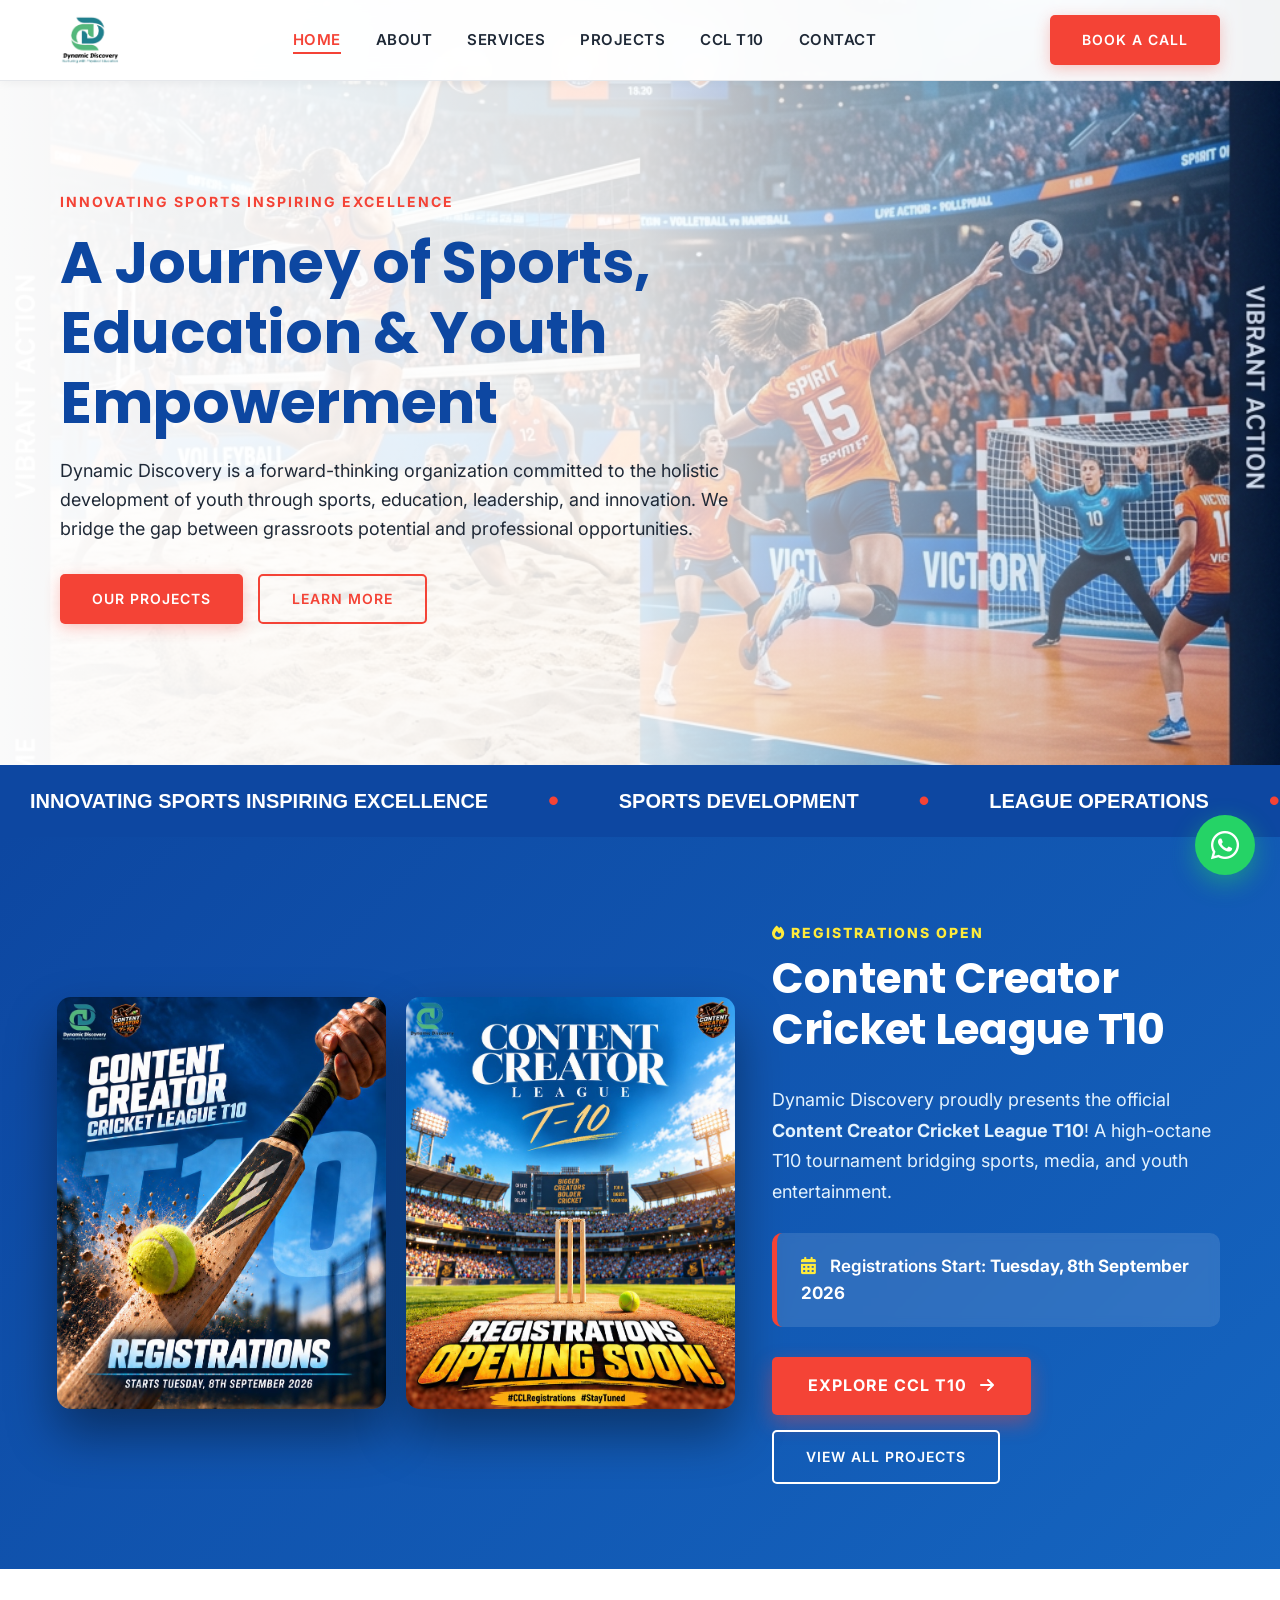
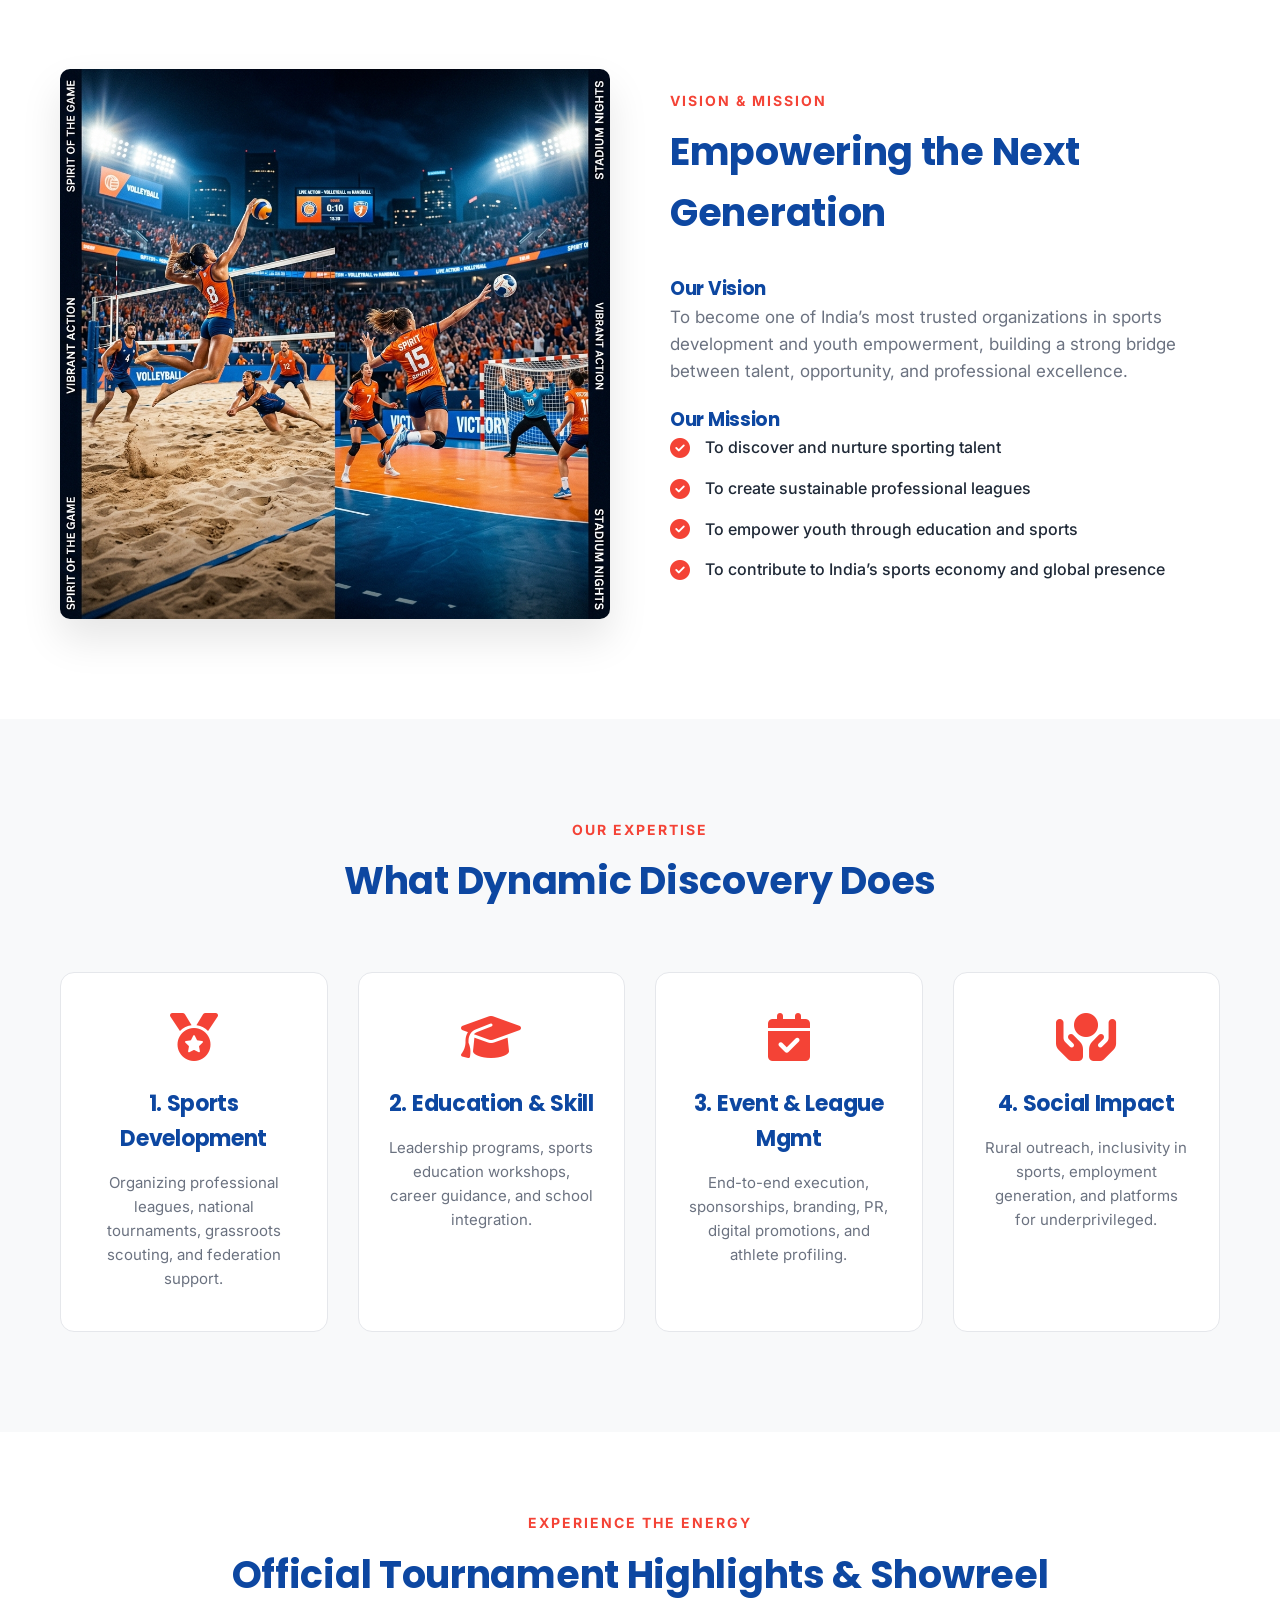
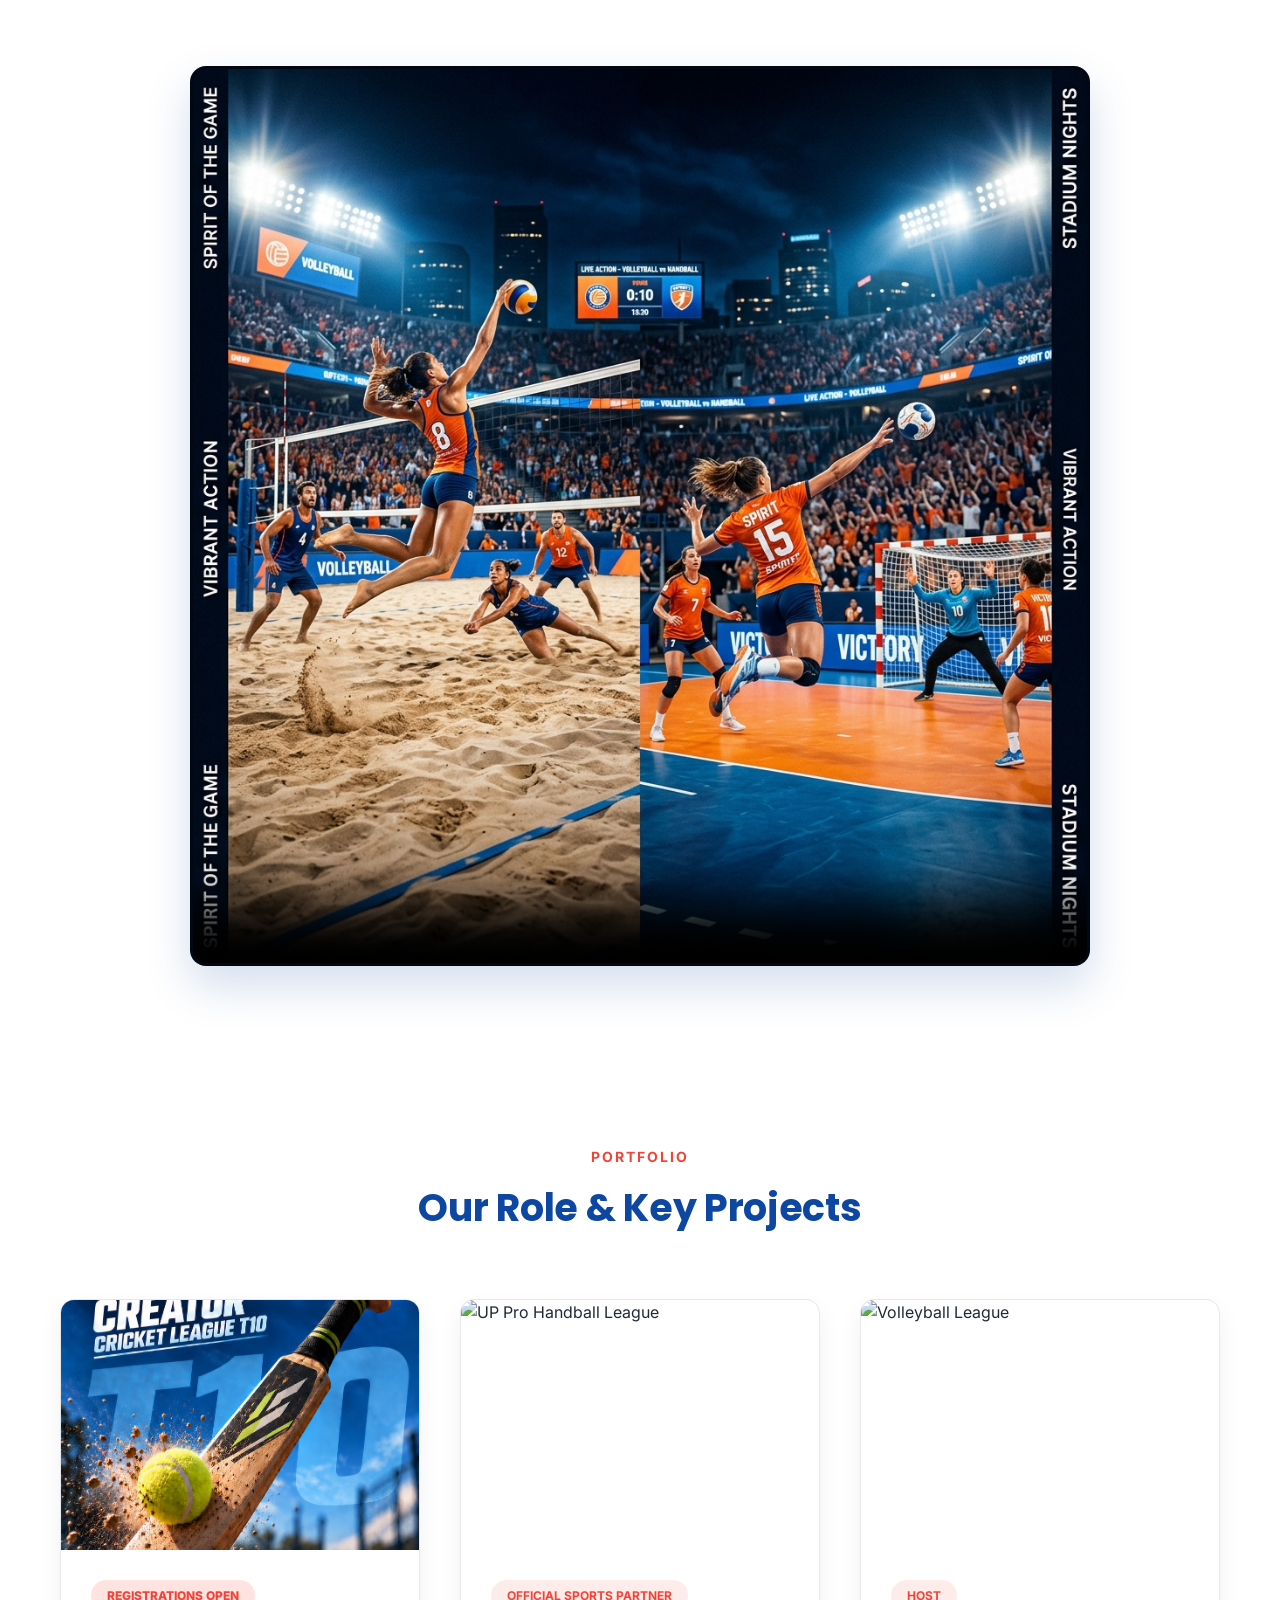
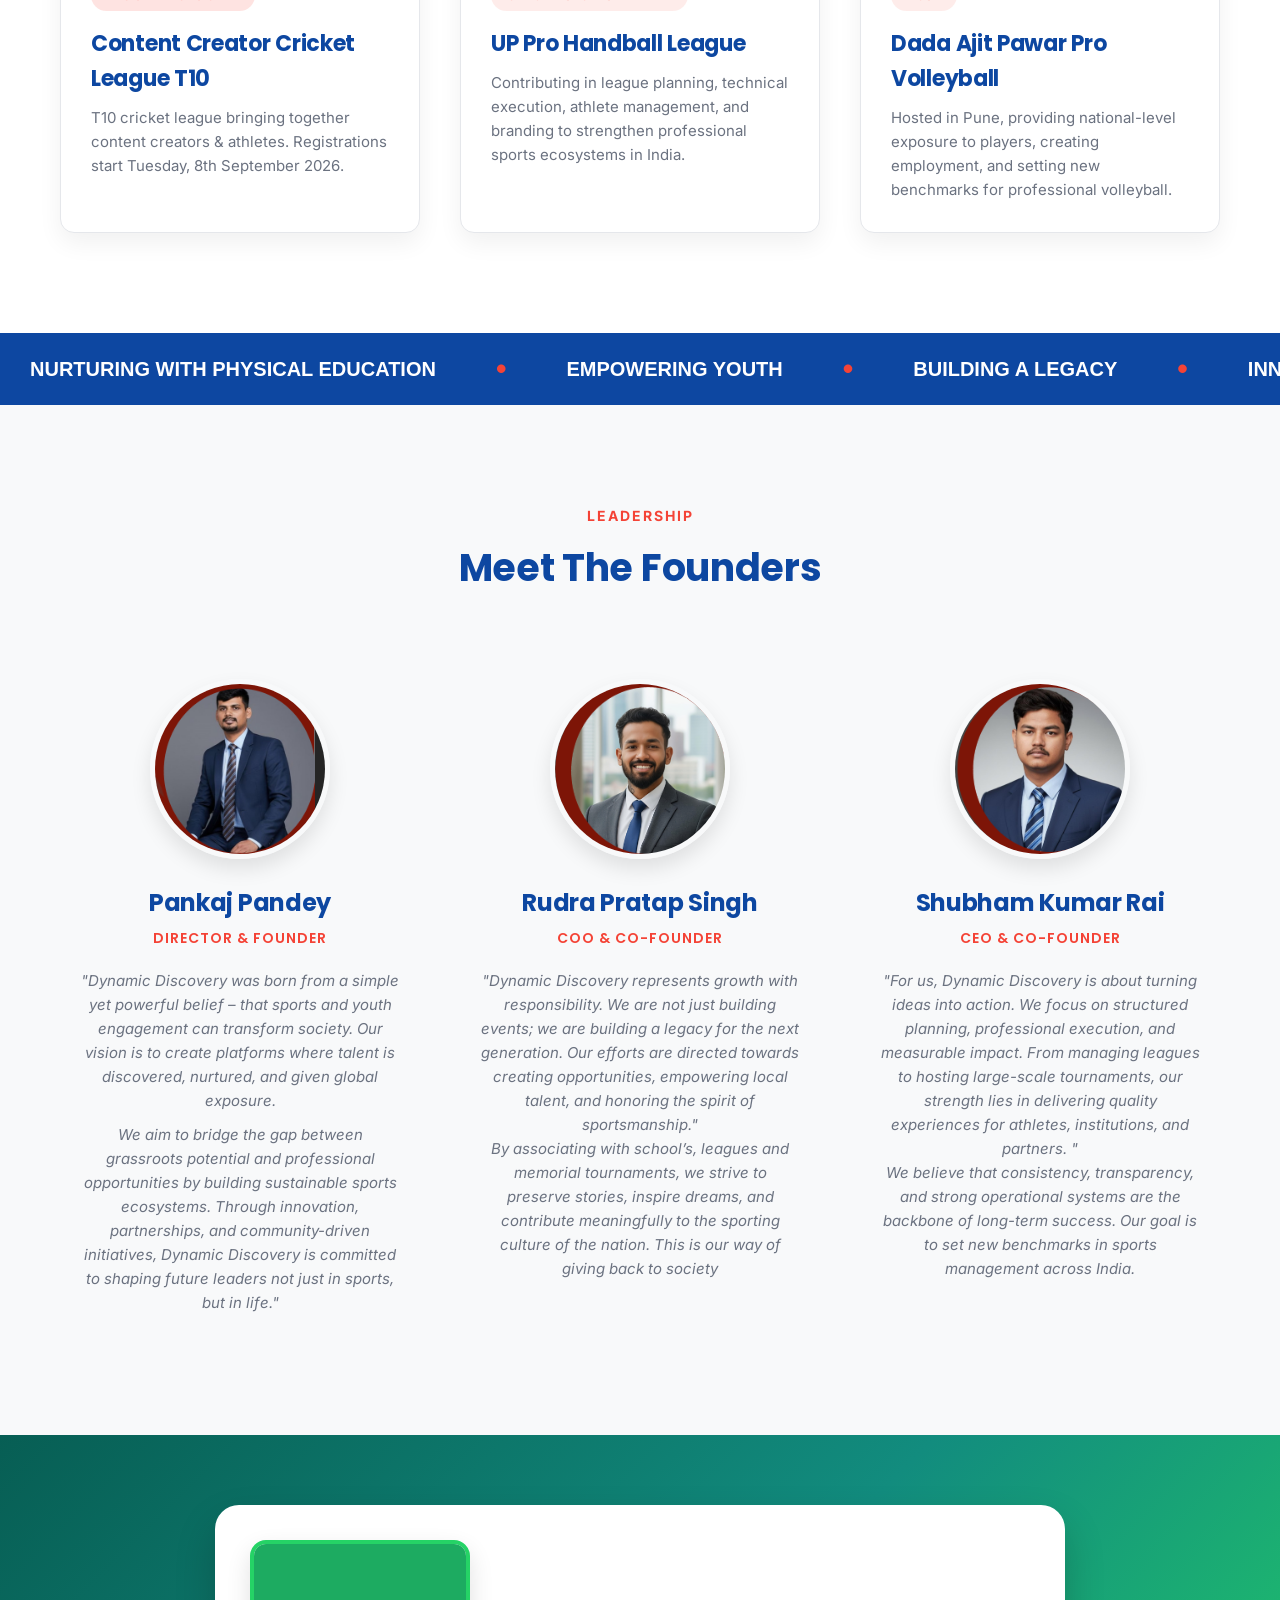
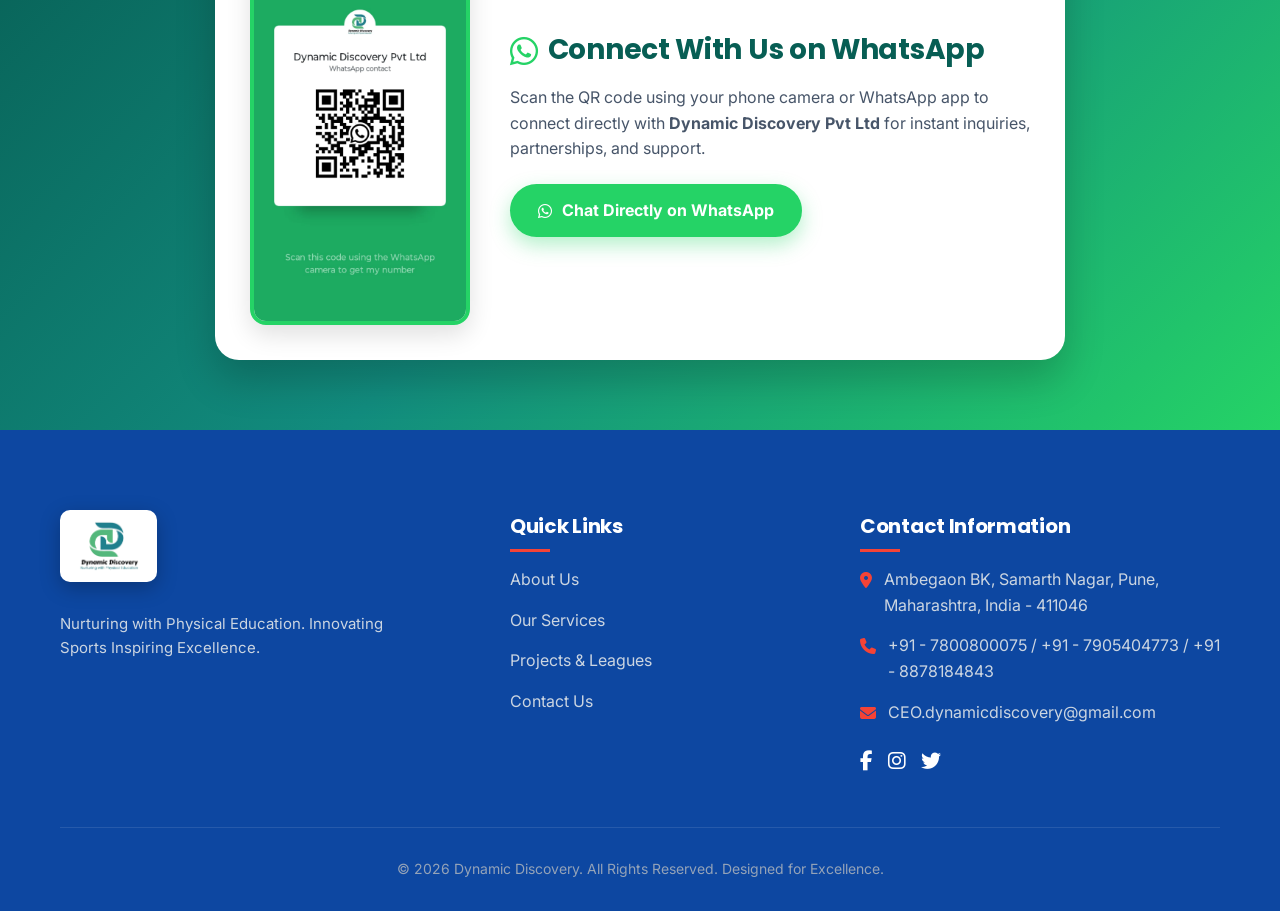
==== commit 583b781d: "update" ====
--- a/index.html
+++ b/index.html
@@ -24,6 +24,7 @@
                 <li><a href="about.html">About</a></li>
                 <li><a href="services.html">Services</a></li>
                 <li><a href="projects.html">Projects</a></li>
+                <li><a href="ccl10.html">CCL T10</a></li>
                 <li><a href="contact.html">Contact</a></li>
             </ul>
         </nav>
@@ -83,7 +84,7 @@
                     <p style="color: #fff; margin: 0; font-size: 17px; font-weight: 600;"><i class="fa-solid fa-calendar-days" style="color: #ffeb3b; margin-right: 10px;"></i> Registrations Start: <strong>Tuesday, 8th September 2026</strong></p>
                 </div>
                 <div style="display: flex; gap: 15px; flex-wrap: wrap;">
-                    <a href="contact.html" class="primary-btn" style="background: #f44336; font-size: 16px; padding: 16px 36px; font-weight: 700; box-shadow: 0 8px 20px rgba(244,67,54,0.4);">Register Now <i class="fa-solid fa-arrow-right" style="margin-left: 8px;"></i></a>
+                    <a href="ccl10.html" class="primary-btn" style="background: #f44336; font-size: 16px; padding: 16px 36px; font-weight: 700; box-shadow: 0 8px 20px rgba(244,67,54,0.4);">Explore CCL T10 <i class="fa-solid fa-arrow-right" style="margin-left: 8px;"></i></a>
                     <a href="projects.html" class="secondary-btn" style="border-color: #ffffff; color: #ffffff; padding: 14px 32px;">View All Projects</a>
                 </div>
             </div>
--- a/assets/css/responsive.css
+++ b/assets/css/responsive.css
@@ -1,110 +1,245 @@
-/* Large Desktops */
-@media (min-width: 1920px) {
+/* ==========================================================================
+   DYNAMIC DISCOVERY - COMPREHENSIVE RESPONSIVE STYLESHEET
+   Mobile (< 576px), Mobile Small (< 400px), Tablet (768px - 1024px), 
+   Laptop (1025px - 1366px), Desktop (> 1366px)
+   ========================================================================== */
+
+/* 1. ULTRA WIDESCREEN & LARGE DESKTOPS (> 1600px) */
+@media (min-width: 1600px) {
     .container {
-        max-width: 1600px;
-    }
-    .hero-content h1 {
-        font-size: 95px;
-    }
-}
-
-/* Laptops & Small Desktops */
+        max-width: 1500px;
+    }
+    .hero-content h1 {
+        font-size: 80px;
+    }
+    .inner-banner h1 {
+        font-size: 65px;
+    }
+}
+
+/* 2. STANDARD DESKTOPS & LAPTOPS (1025px to 1366px) */
 @media (max-width: 1366px) {
-    .hero-content h1 {
-        font-size: 60px;
-    }
-    .section-title h2,
-    .about-content h2,
-    .inner-banner h1 {
-        font-size: 42px;
-    }
-}
-
-/* Tablets (iPad Pro / iPad) */
+    .container {
+        max-width: 1200px;
+    }
+    .hero-content h1 {
+        font-size: 58px;
+    }
+    .inner-banner h1 {
+        font-size: 48px;
+    }
+    .section-title h2 {
+        font-size: 38px;
+    }
+}
+
+/* 3. TABLETS & SMALL LAPTOPS (769px to 1024px) */
 @media (max-width: 1024px) {
-    .grid-4, .grid-3 {
+    .container {
+        max-width: 960px;
+        padding: 0 25px;
+    }
+    .grid-4 {
         grid-template-columns: repeat(2, 1fr);
+        gap: 25px;
+    }
+    .grid-3 {
+        grid-template-columns: repeat(2, 1fr);
+        gap: 25px;
     }
     .grid-2 {
         gap: 30px;
     }
     .hero-content h1 {
-        font-size: 50px;
+        font-size: 46px;
+    }
+    .inner-banner {
+        min-height: 60vh !important;
+        padding: 130px 0 60px !important;
+    }
+    .inner-banner h1 {
+        font-size: 40px !important;
     }
     .dual-section {
         padding: 60px 0;
     }
+    .navbar ul {
+        gap: 20px;
+    }
+    .navbar ul li a {
+        font-size: 14px;
+    }
     .footer-box {
         padding-left: 0 !important;
     }
-    /* Let header stack if it runs out of space */
-    .navbar ul {
+}
+
+/* 4. MOBILE & SMALL TABLETS (577px to 768px) */
+@media (max-width: 768px) {
+    .container {
+        padding: 0 20px;
+    }
+    .grid-4 {
+        grid-template-columns: repeat(2, 1fr);
         gap: 20px;
     }
-}
-
-/* Mobile & Small Tablets */
-@media (max-width: 768px) {
-    .grid-4, .grid-3, .grid-2 {
+    .grid-3, .grid-2 {
         grid-template-columns: 1fr;
+        gap: 25px;
     }
     .dual-image {
         order: -1;
-        margin-bottom: 30px;
+        margin-bottom: 25px;
+    }
+    
+    /* Main Navigation Drawer for Mobile */
+    .main-header {
+        padding: 12px 0;
     }
     .main-header .container {
+        display: flex;
         flex-direction: row;
         justify-content: space-between;
         align-items: center;
-        flex-wrap: wrap;
+        position: relative;
     }
     .mobile-toggle {
-        display: block;
+        display: flex !important;
+        align-items: center;
+        justify-content: center;
         font-size: 24px;
         cursor: pointer;
         color: var(--secondary);
+        width: 40px;
+        height: 40px;
+        border-radius: 8px;
+        background: rgba(13, 71, 161, 0.06);
         order: 3;
     }
     .header-action {
         display: block;
         order: 2;
         margin-left: auto;
-        margin-right: 20px;
+        margin-right: 15px;
     }
     .header-action .primary-btn {
         padding: 8px 16px;
         font-size: 12px;
+        letter-spacing: 0.5px;
     }
     .navbar {
         display: none;
         width: 100%;
         background: #ffffff;
-        box-shadow: 0 10px 15px rgba(0,0,0,0.05);
-        padding: 20px 0;
+        box-shadow: 0 15px 30px rgba(0,0,0,0.12);
+        padding: 25px 20px;
         position: absolute;
         top: 100%;
         left: 0;
+        border-top: 2px solid var(--primary);
+        border-bottom: 1px solid var(--border-color);
+        z-index: 1001;
     }
     .navbar.show {
-        display: block;
+        display: block !important;
+        animation: slideDown 0.3s ease forwards;
+    }
+    @keyframes slideDown {
+        from { opacity: 0; transform: translateY(-10px); }
+        to { opacity: 1; transform: translateY(0); }
     }
     .navbar ul {
         flex-direction: column;
-        align-items: center;
-        gap: 20px;
-    }
-    .hero-content h1 {
-        font-size: 42px;
+        align-items: stretch;
+        gap: 15px;
+    }
+    .navbar ul li a {
+        display: block;
+        padding: 10px 15px;
+        font-size: 15px;
+        border-radius: 6px;
+    }
+    .navbar ul li a:hover, .navbar ul li a.active {
+        background: rgba(244, 67, 54, 0.08);
+    }
+    
+    /* Inner Page Banners */
+    .inner-banner {
+        min-height: 50vh !important;
+        padding: 120px 15px 50px !important;
+    }
+    .inner-banner h1 {
+        font-size: 34px !important;
+    }
+    .inner-banner p {
+        font-size: 16px !important;
+    }
+    
+    /* Hero Section */
+    .hero-content h1 {
+        font-size: 36px;
+    }
+    .hero-content p {
+        font-size: 16px;
     }
     .hero-buttons {
         flex-direction: column;
-    }
+        gap: 15px;
+        width: 100%;
+    }
+    .hero-buttons .primary-btn,
+    .hero-buttons .secondary-btn {
+        width: 100%;
+        text-align: center;
+    }
+    
+    /* Section Padding & Headings */
     .section-padding, .dual-section {
-        padding: 50px 0;
+        padding: 45px 0;
+    }
+    .section-title h2 {
+        font-size: 30px;
+    }
+    
+    /* Stats Section */
+    .stats-section {
+        padding: 25px 0 !important;
+    }
+    .stats-section h2, .counter-number {
+        font-size: 34px !important;
+    }
+    .stats-section p {
+        font-size: 13px !important;
+    }
+    
+    /* WhatsApp QR Section */
+    .whatsapp-qr-card {
+        flex-direction: column;
+        text-align: center;
+        padding: 25px 20px;
+        gap: 25px;
+    }
+    .whatsapp-qr-img {
+        width: 180px;
+    }
+    
+    /* Floating WhatsApp Button */
+    .whatsapp-float {
+        width: 52px;
+        height: 52px;
+        font-size: 28px;
+        bottom: 20px;
+        right: 20px;
+    }
+    
+    /* Footer */
+    .main-footer {
+        padding: 50px 0 20px;
     }
     .footer-box {
         text-align: center;
-        margin-bottom: 30px;
+        margin-bottom: 25px;
+        padding-left: 0 !important;
     }
     .footer-box ul li {
         text-align: center;
@@ -115,31 +250,56 @@
     .footer-box div[style*="display: flex"] {
         justify-content: center;
     }
-}
-
-/* Small Mobile */
-@media (max-width: 480px) {
-    .hero-content h1 {
-        font-size: 32px;
-    }
-    .section-title h2,
-    .about-content h2,
-    .inner-banner h1 {
-        font-size: 28px;
-    }
-    .hero-content p {
-        font-size: 16px;
-    }
-    .primary-btn,
-    .secondary-btn {
-        width: 100%;
-        text-align: center;
-    }
-}
-
-/* Very Small Mobile */
-@media (max-width: 364px) {
-    .hero-content h1 {
+    .footer-logo-box {
+        margin: 0 auto 15px !important;
+    }
+}
+
+/* 5. SMALL MOBILE PHONES (320px to 576px) */
+@media (max-width: 576px) {
+    .grid-4 {
+        grid-template-columns: 1fr;
+        gap: 15px;
+    }
+    .logo img {
+        height: 42px;
+    }
+    .hero-content h1 {
+        font-size: 30px;
+    }
+    .section-title h2 {
         font-size: 26px;
     }
-}
+    .inner-banner h1 {
+        font-size: 28px !important;
+    }
+    .inner-banner p {
+        font-size: 15px !important;
+    }
+    .contact-info-card, .contact-form-card {
+        padding: 25px 15px;
+    }
+    .form-group label {
+        font-size: 14px;
+    }
+    .primary-btn, .secondary-btn {
+        padding: 12px 24px;
+        font-size: 13px;
+    }
+}
+
+/* 6. VERY SMALL MOBILE (Up to 380px) */
+@media (max-width: 380px) {
+    .hero-content h1 {
+        font-size: 25px;
+    }
+    .header-action {
+        display: none; /* Hide top CTA on ultra small screens to preserve logo space */
+    }
+    .inner-banner h1 {
+        font-size: 24px !important;
+    }
+    .whatsapp-qr-img {
+        width: 150px;
+    }
+}
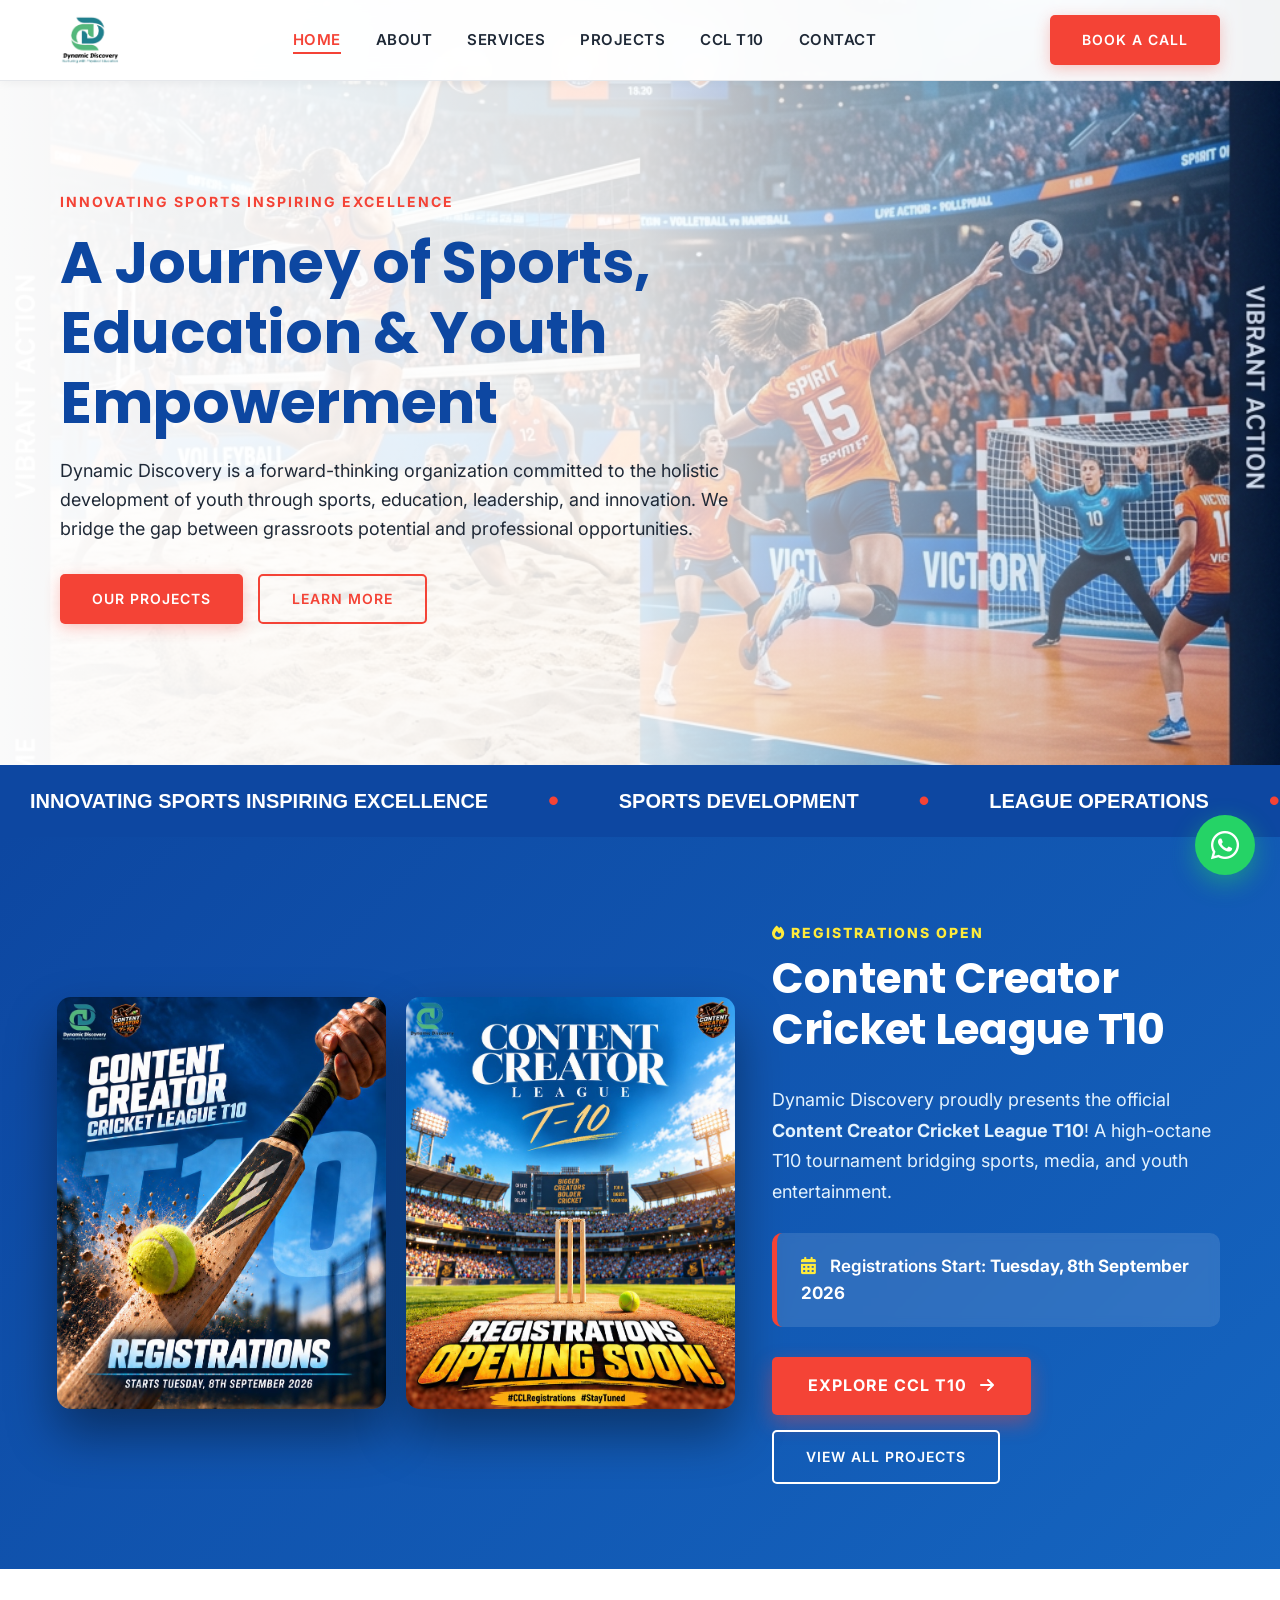
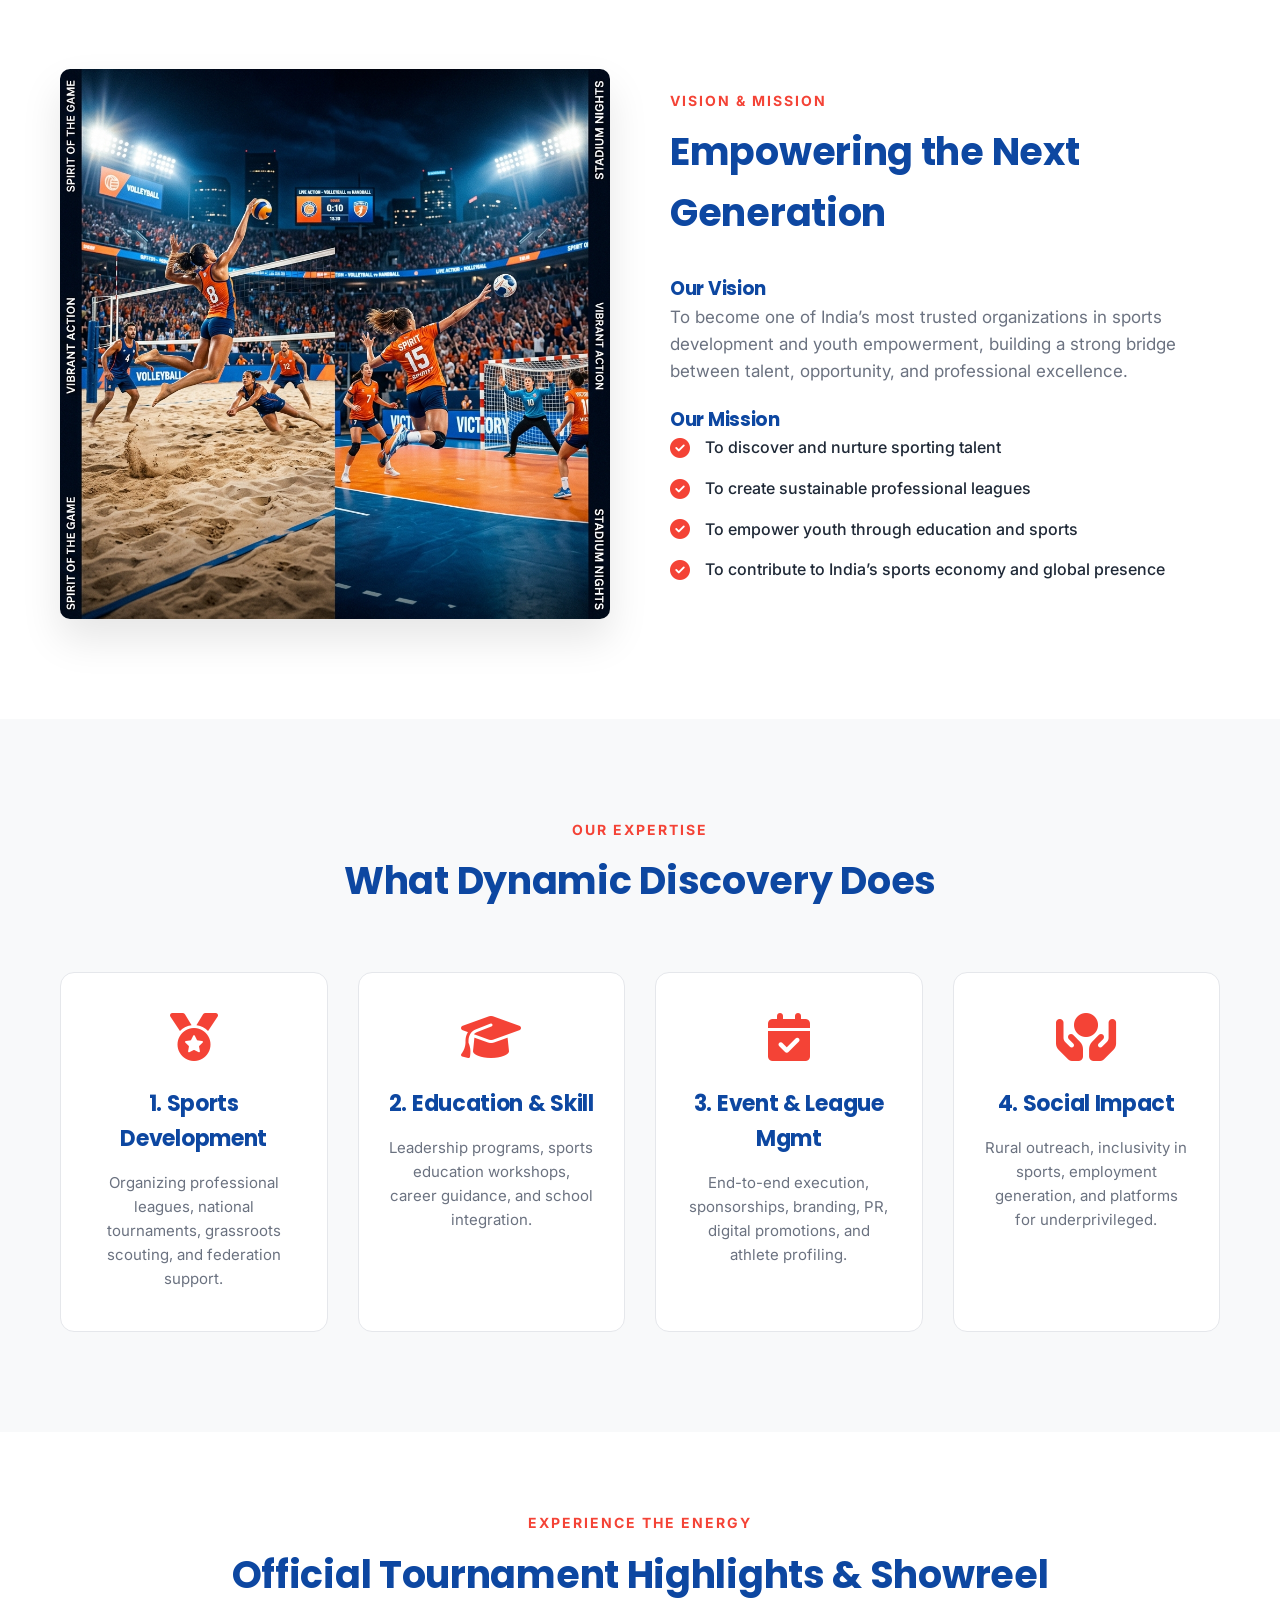
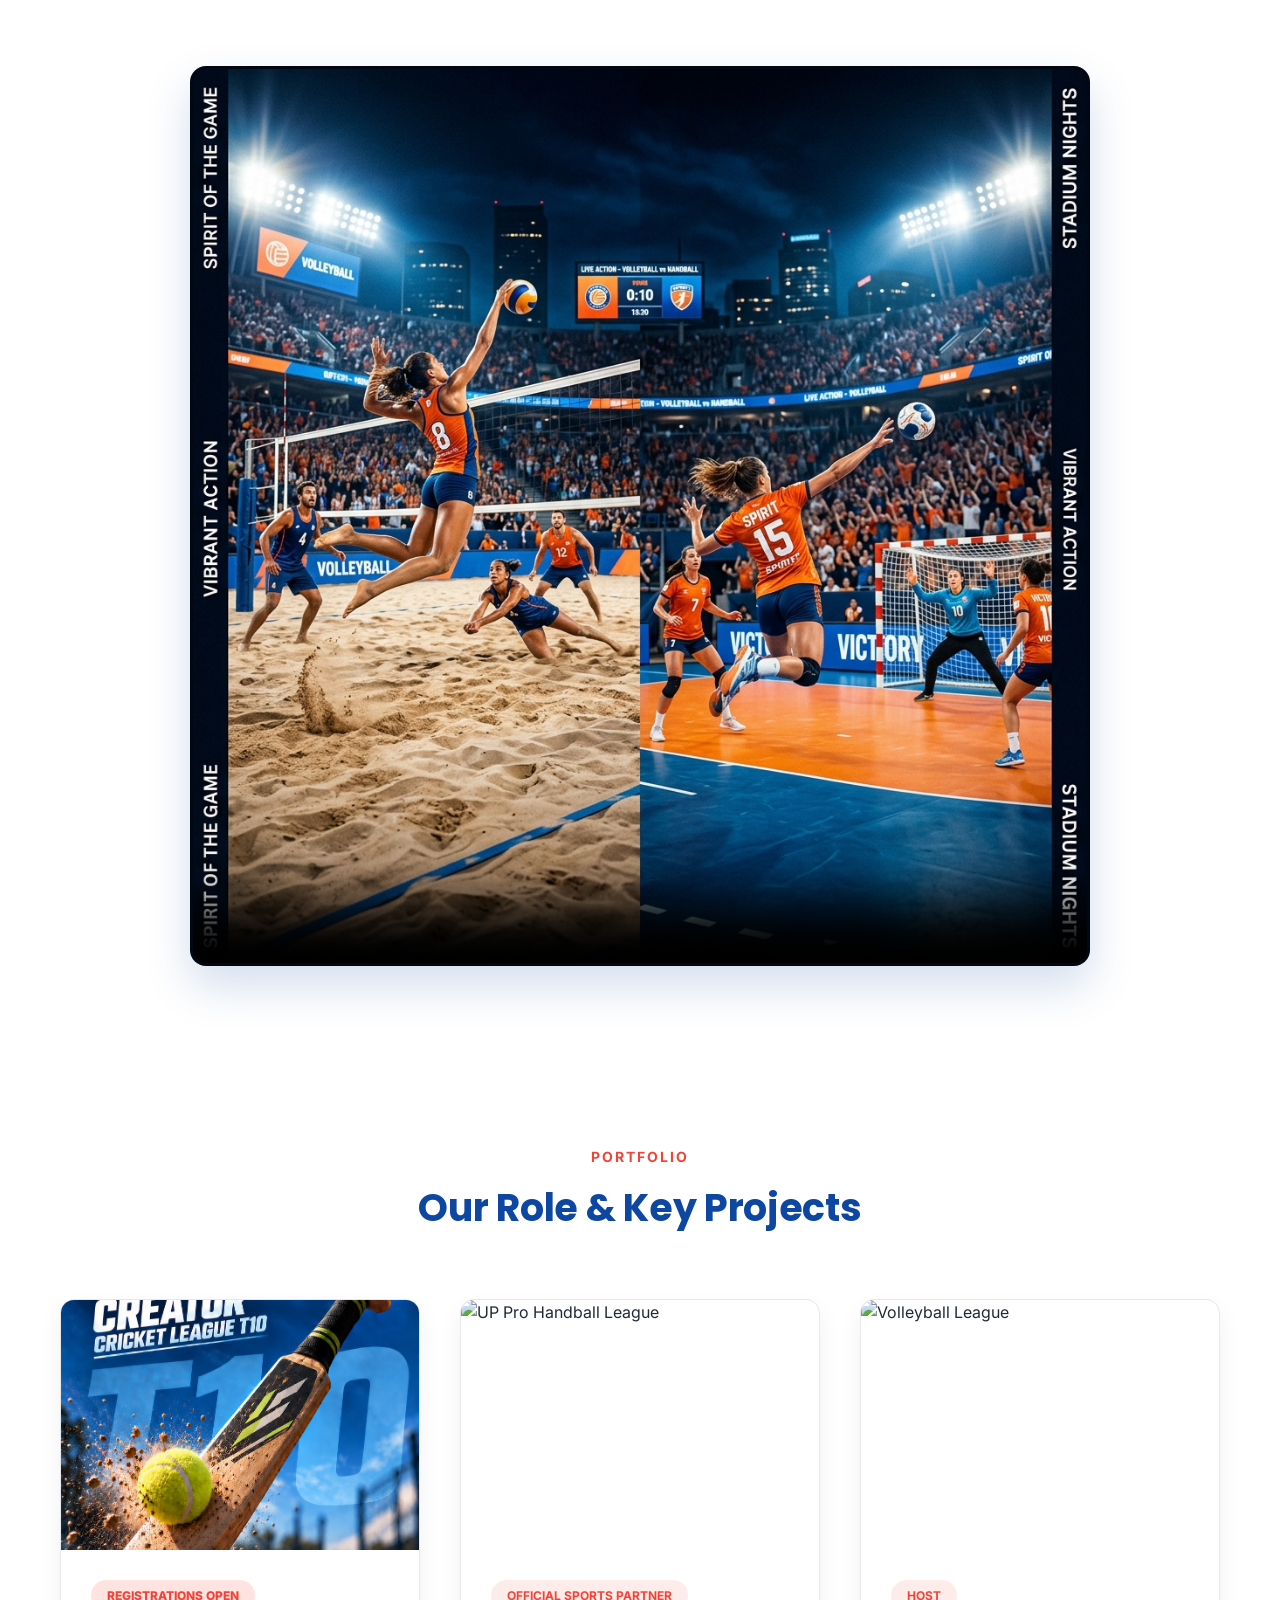
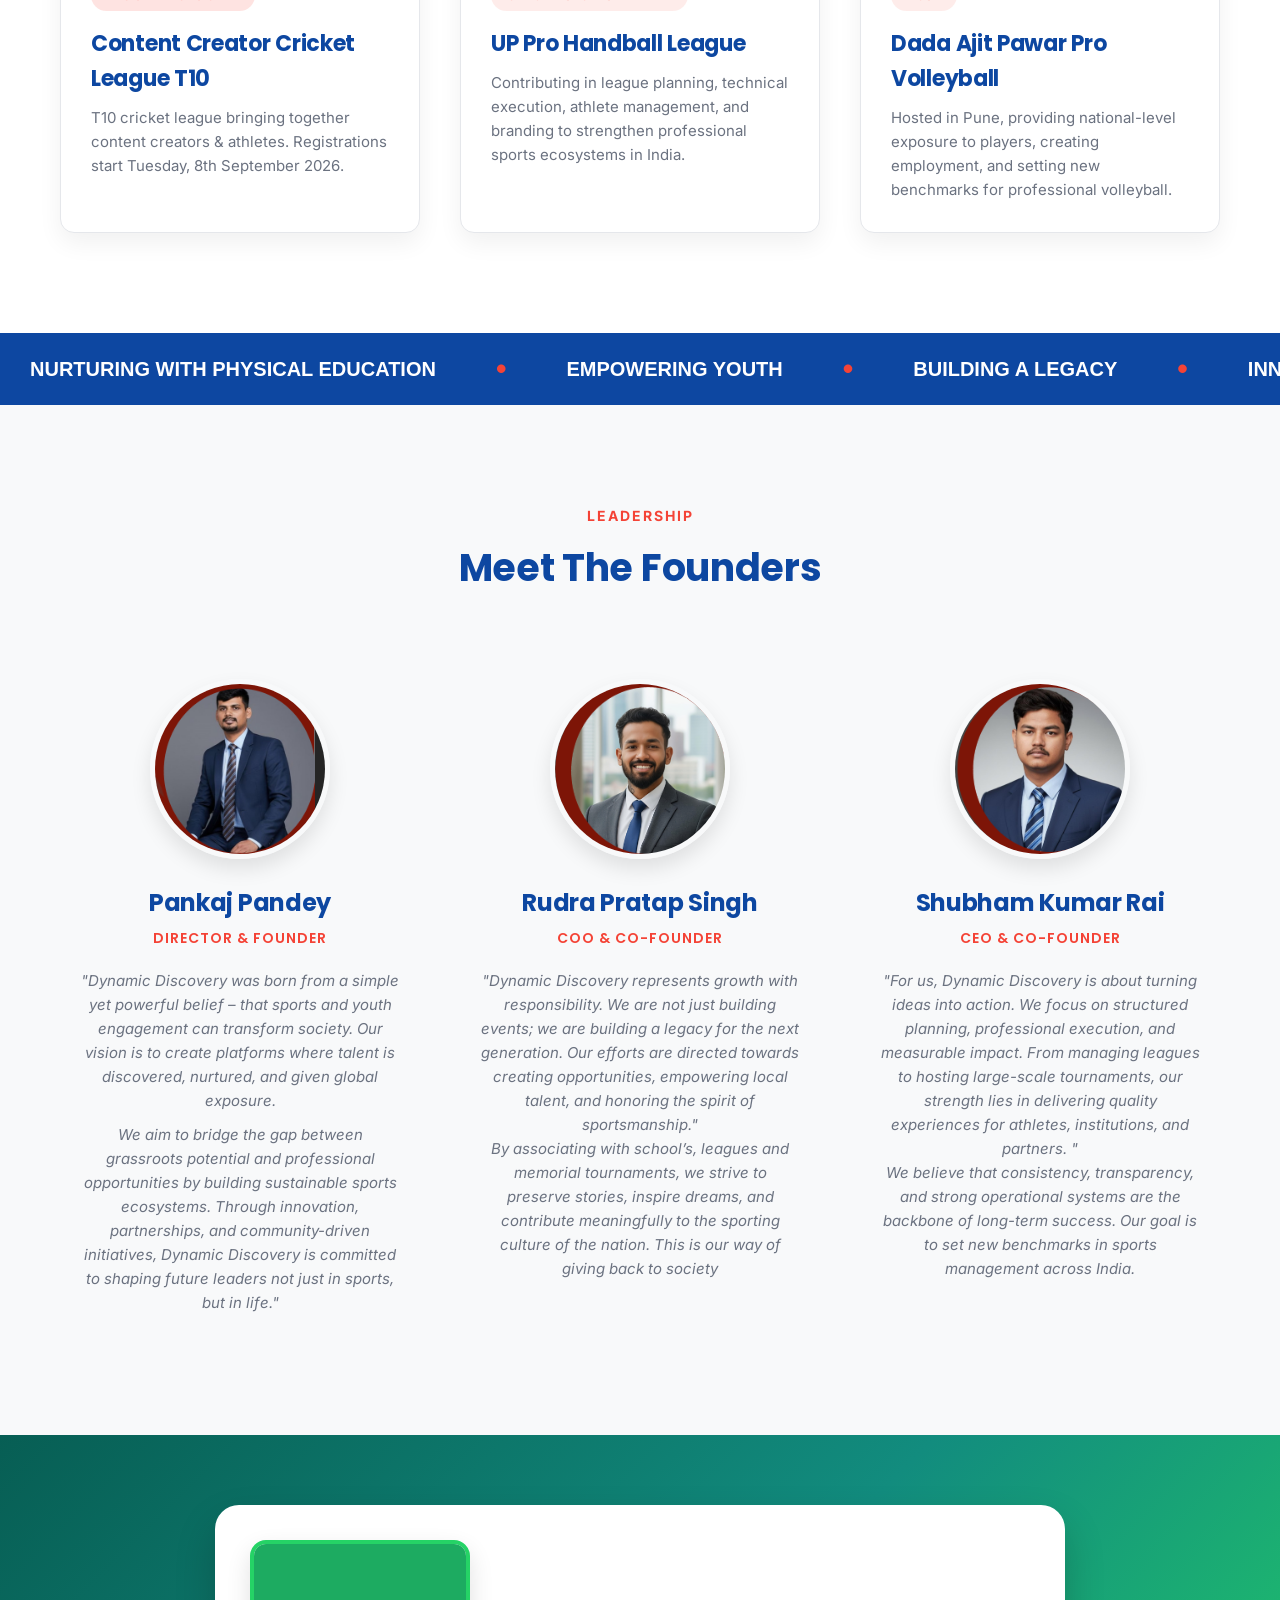
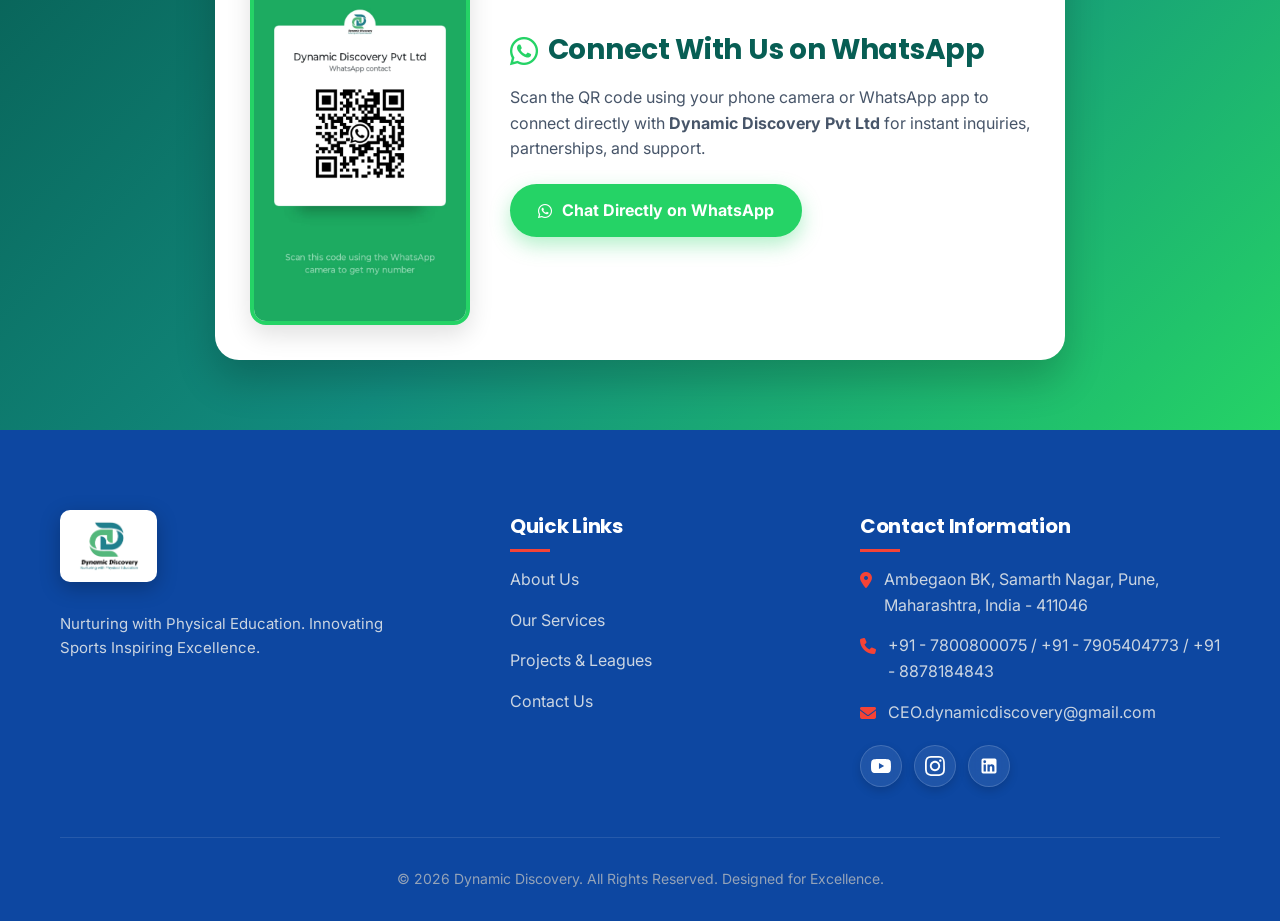
==== commit fd953987: "update" ====
--- a/index.html
+++ b/index.html
@@ -286,10 +286,22 @@
                 <p><i class="fa-solid fa-phone"></i> +91 - 7800800075 / +91 - 7905404773 / +91 - 8878184843</p>
                 <p><i class="fa-solid fa-envelope"></i> CEO.dynamicdiscovery@gmail.com</p>
                 
-                <div style="display: flex; gap: 15px; margin-top: 20px;">
-                    <a href="#" style="color: #fff; font-size: 20px;"><i class="fa-brands fa-facebook-f"></i></a>
-                    <a href="#" style="color: #fff; font-size: 20px;"><i class="fa-brands fa-instagram"></i></a>
-                    <a href="#" style="color: #fff; font-size: 20px;"><i class="fa-brands fa-twitter"></i></a>
+                <div class="social-icons-wrapper">
+                    <a href="https://youtube.com/@dynamicdiscoverypvtltd?si=uwCLQw_Umoz6T1I6" target="_blank" rel="noopener noreferrer" class="social-icon-btn youtube" aria-label="YouTube Channel">
+                        <svg viewBox="0 0 24 24" width="20" height="20" fill="currentColor">
+                            <path d="M23.498 6.186a3.016 3.016 0 0 0-2.122-2.136C19.505 3.545 12 3.545 12 3.545s-7.505 0-9.377.505A3.017 3.017 0 0 0 .502 6.186C0 8.07 0 12 0 12s0 3.93.502 5.814a3.016 3.016 0 0 0 2.122 2.136c1.871.505 9.376.505 9.376.505s7.505 0 9.377-.505a3.015 3.015 0 0 0 2.122-2.136C24 15.93 24 12 24 12s0-3.93-.502-5.814zM9.545 15.568V8.432L15.818 12l-6.273 3.568z"/>
+                        </svg>
+                    </a>
+                    <a href="https://www.instagram.com/dynamic.discovery?stkn=c2Jzd2hodzl0b2Vj" target="_blank" rel="noopener noreferrer" class="social-icon-btn instagram" aria-label="Instagram">
+                        <svg viewBox="0 0 24 24" width="20" height="20" fill="currentColor">
+                            <path d="M12 2.163c3.204 0 3.584.012 4.85.07 3.252.148 4.771 1.691 4.919 4.919.058 1.265.069 1.645.069 4.849 0 3.205-.012 3.584-.069 4.849-.149 3.225-1.664 4.771-4.919 4.919-1.266.058-1.644.07-4.85.07-3.204 0-3.584-.012-4.849-.07-3.26-.149-4.771-1.699-4.919-4.92-.058-1.265-.07-1.644-.07-4.849 0-3.204.013-3.583.07-4.849.149-3.227 1.664-4.771 4.919-4.919 1.266-.057 1.645-.069 4.849-.069zm0-2.163c-3.259 0-3.667.014-4.947.072-4.358.2-6.78 2.618-6.98 6.98-.059 1.281-.073 1.689-.073 4.948 0 3.259.014 3.668.072 4.948.2 4.358 2.618 6.78 6.98 6.98 1.281.058 1.689.072 4.948.072 3.259 0 3.668-.014 4.948-.072 4.354-.2 6.782-2.618 6.979-6.98.059-1.28.073-1.689-.073-4.948 0-3.259-.014-3.667-.072-4.947-.196-4.354-2.617-6.78-6.979-6.98-1.281-.059-1.69-.073-4.949-.073zm0 5.838c-3.403 0-6.162 2.759-6.162 6.162s2.759 6.163 6.162 6.163 6.162-2.759 6.162-6.163c0-3.403-2.759-6.162-6.162-6.162zm0 10.162c-2.209 0-4-1.79-4-4 0-2.209 1.791-4 4-4s4 1.791 4 4c0 2.21-1.791 4-4 4zm6.406-11.845c-.796 0-1.441.645-1.441 1.44s.645 1.44 1.441 1.44c.795 0 1.439-.645 1.439-1.44s-.644-1.44-1.439-1.44z"/>
+                        </svg>
+                    </a>
+                    <a href="https://www.linkedin.com/in/dynamic-discovery-328b81310/" target="_blank" rel="noopener noreferrer" class="social-icon-btn linkedin" aria-label="LinkedIn">
+                        <svg viewBox="0 0 24 24" width="19" height="19" fill="currentColor">
+                            <path d="M19 3a2 2 0 0 1 2 2v14a2 2 0 0 1-2 2H5a2 2 0 0 1-2-2V5a2 2 0 0 1 2-2h14m-.5 15.5v-5.3a3.26 3.26 0 0 0-3.26-3.26c-.85 0-1.84.52-2.28 1.3v-1.11h-2.79v8.37h2.79v-4.93c0-.77.62-1.4 1.39-1.4a1.4 1.4 0 0 1 1.4 1.4v4.93h2.75M6.88 8.56a1.68 1.68 0 0 0 1.68-1.68c0-.93-.75-1.69-1.68-1.69a1.69 1.69 0 0 0-1.69 1.69c0 .93.76 1.68 1.69 1.68m1.39 9.94v-8.37H5.5v8.37h2.77z"/>
+                        </svg>
+                    </a>
                 </div>
             </div>
         </div>
--- a/assets/css/style.css
+++ b/assets/css/style.css
@@ -533,6 +533,94 @@
     padding-left: 5px;
 }
 
+/* Social Icons - Animated SVG Icons */
+.social-icons-wrapper {
+    display: flex;
+    align-items: center;
+    gap: 12px;
+    margin-top: 20px;
+    flex-wrap: wrap;
+}
+
+.social-icon-btn {
+    position: relative;
+    width: 42px;
+    height: 42px;
+    border-radius: 50%;
+    background: rgba(255, 255, 255, 0.08);
+    backdrop-filter: blur(8px);
+    -webkit-backdrop-filter: blur(8px);
+    border: 1px solid rgba(255, 255, 255, 0.16);
+    display: inline-flex;
+    align-items: center;
+    justify-content: center;
+    color: #ffffff;
+    text-decoration: none;
+    transition: all 0.35s cubic-bezier(0.34, 1.56, 0.64, 1);
+    box-shadow: 0 4px 10px rgba(0, 0, 0, 0.15);
+    cursor: pointer;
+}
+
+.social-icon-btn svg {
+    width: 20px;
+    height: 20px;
+    fill: currentColor;
+    transition: transform 0.35s cubic-bezier(0.34, 1.56, 0.64, 1);
+}
+
+.social-icon-btn:hover {
+    transform: translateY(-5px) scale(1.12);
+}
+
+.social-icon-btn:hover svg {
+    transform: scale(1.15);
+}
+
+.social-icon-btn:active {
+    transform: translateY(-1px) scale(0.92);
+    transition: transform 0.1s ease;
+}
+
+/* YouTube Specific Styling & Hover Glow */
+.social-icon-btn.youtube:hover {
+    background: #ff0000;
+    border-color: #ff0000;
+    color: #ffffff;
+    box-shadow: 0 8px 24px rgba(255, 0, 0, 0.55);
+}
+
+/* Instagram Specific Styling & Hover Glow */
+.social-icon-btn.instagram:hover {
+    background: radial-gradient(circle at 30% 107%, #fdf497 0%, #fdf497 5%, #fd5949 45%, #d6249f 60%, #285AEB 90%);
+    border-color: transparent;
+    color: #ffffff;
+    box-shadow: 0 8px 24px rgba(214, 36, 159, 0.55);
+}
+
+/* Facebook Specific Styling & Hover Glow */
+.social-icon-btn.facebook:hover {
+    background: #1877f2;
+    border-color: #1877f2;
+    color: #ffffff;
+    box-shadow: 0 8px 24px rgba(24, 119, 242, 0.55);
+}
+
+/* LinkedIn Specific Styling & Hover Glow */
+.social-icon-btn.linkedin:hover {
+    background: #0077b5;
+    border-color: #0077b5;
+    color: #ffffff;
+    box-shadow: 0 8px 24px rgba(0, 119, 181, 0.55);
+}
+
+/* Twitter/X Specific Styling & Hover Glow */
+.social-icon-btn.twitter:hover {
+    background: #000000;
+    border-color: rgba(255, 255, 255, 0.4);
+    color: #ffffff;
+    box-shadow: 0 8px 24px rgba(0, 0, 0, 0.6);
+}
+
 /* Newsletter Input */
 .newsletter-input {
     display: flex;
